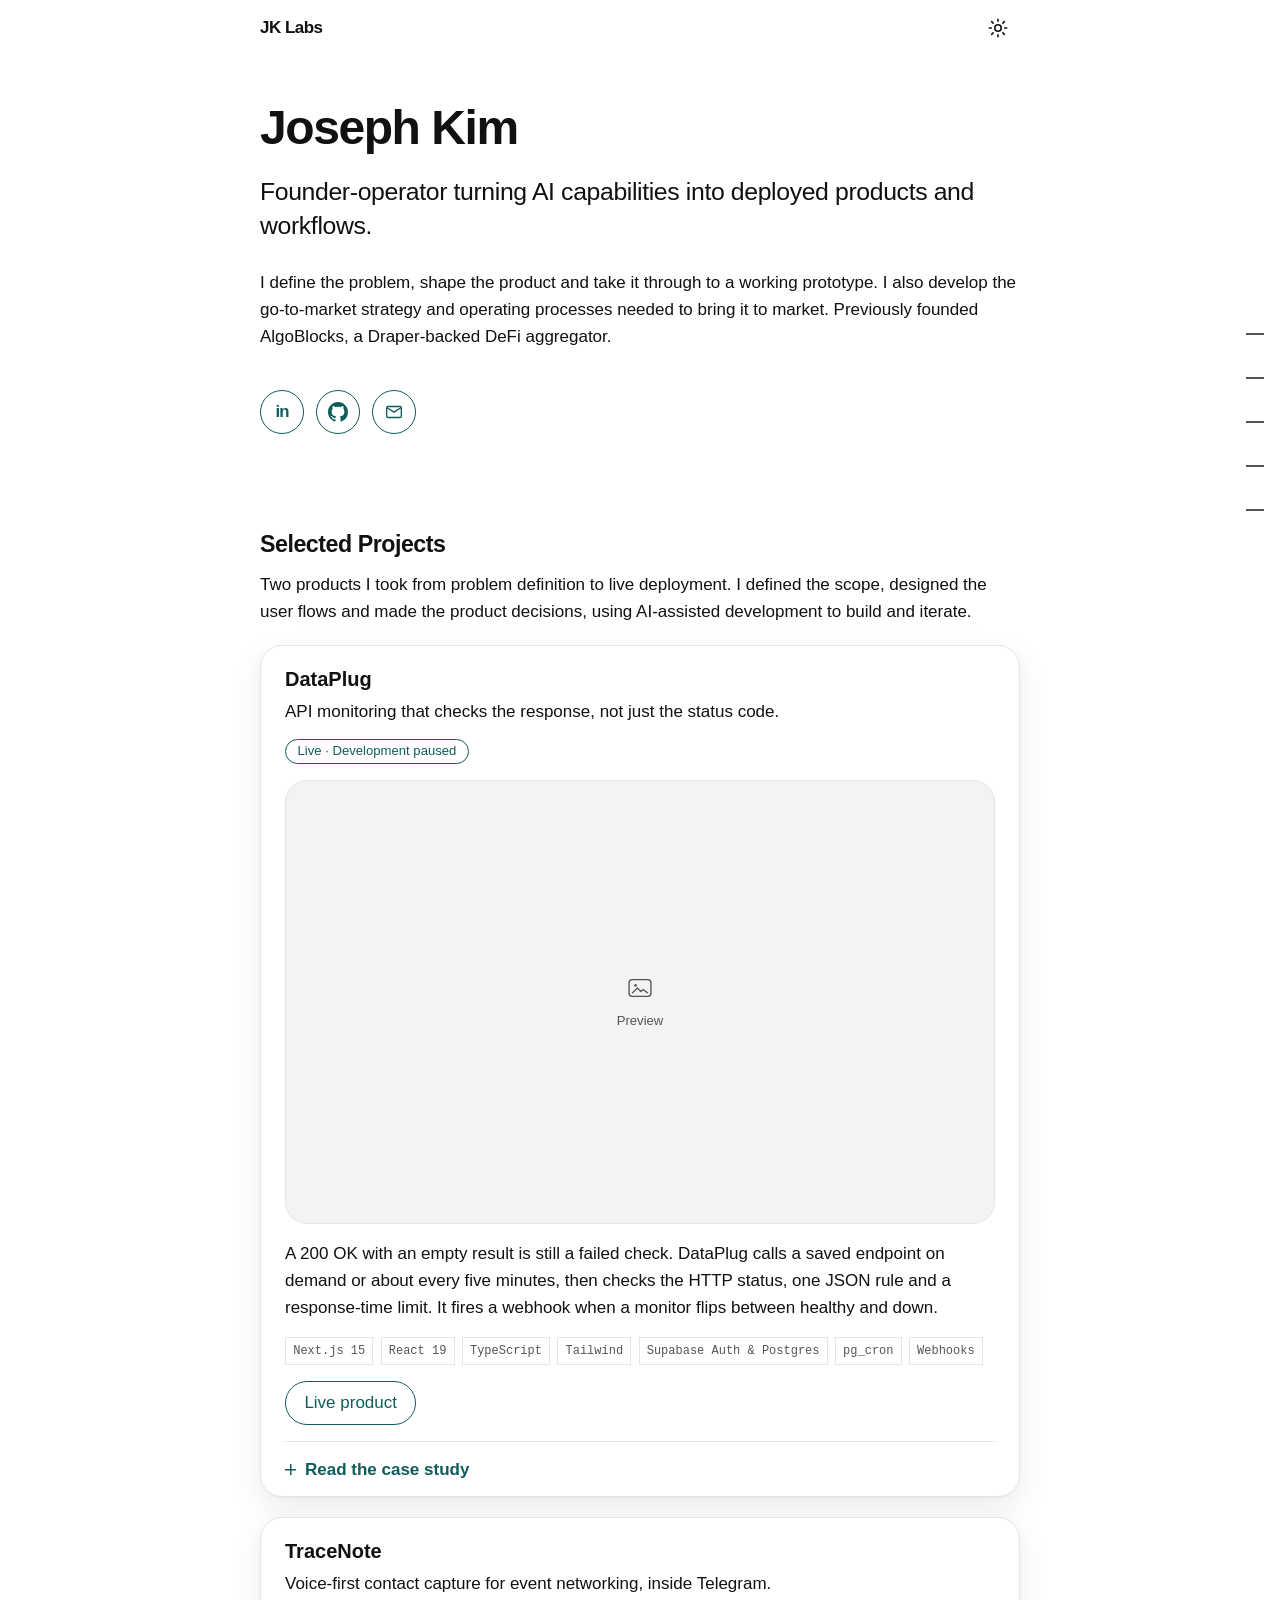
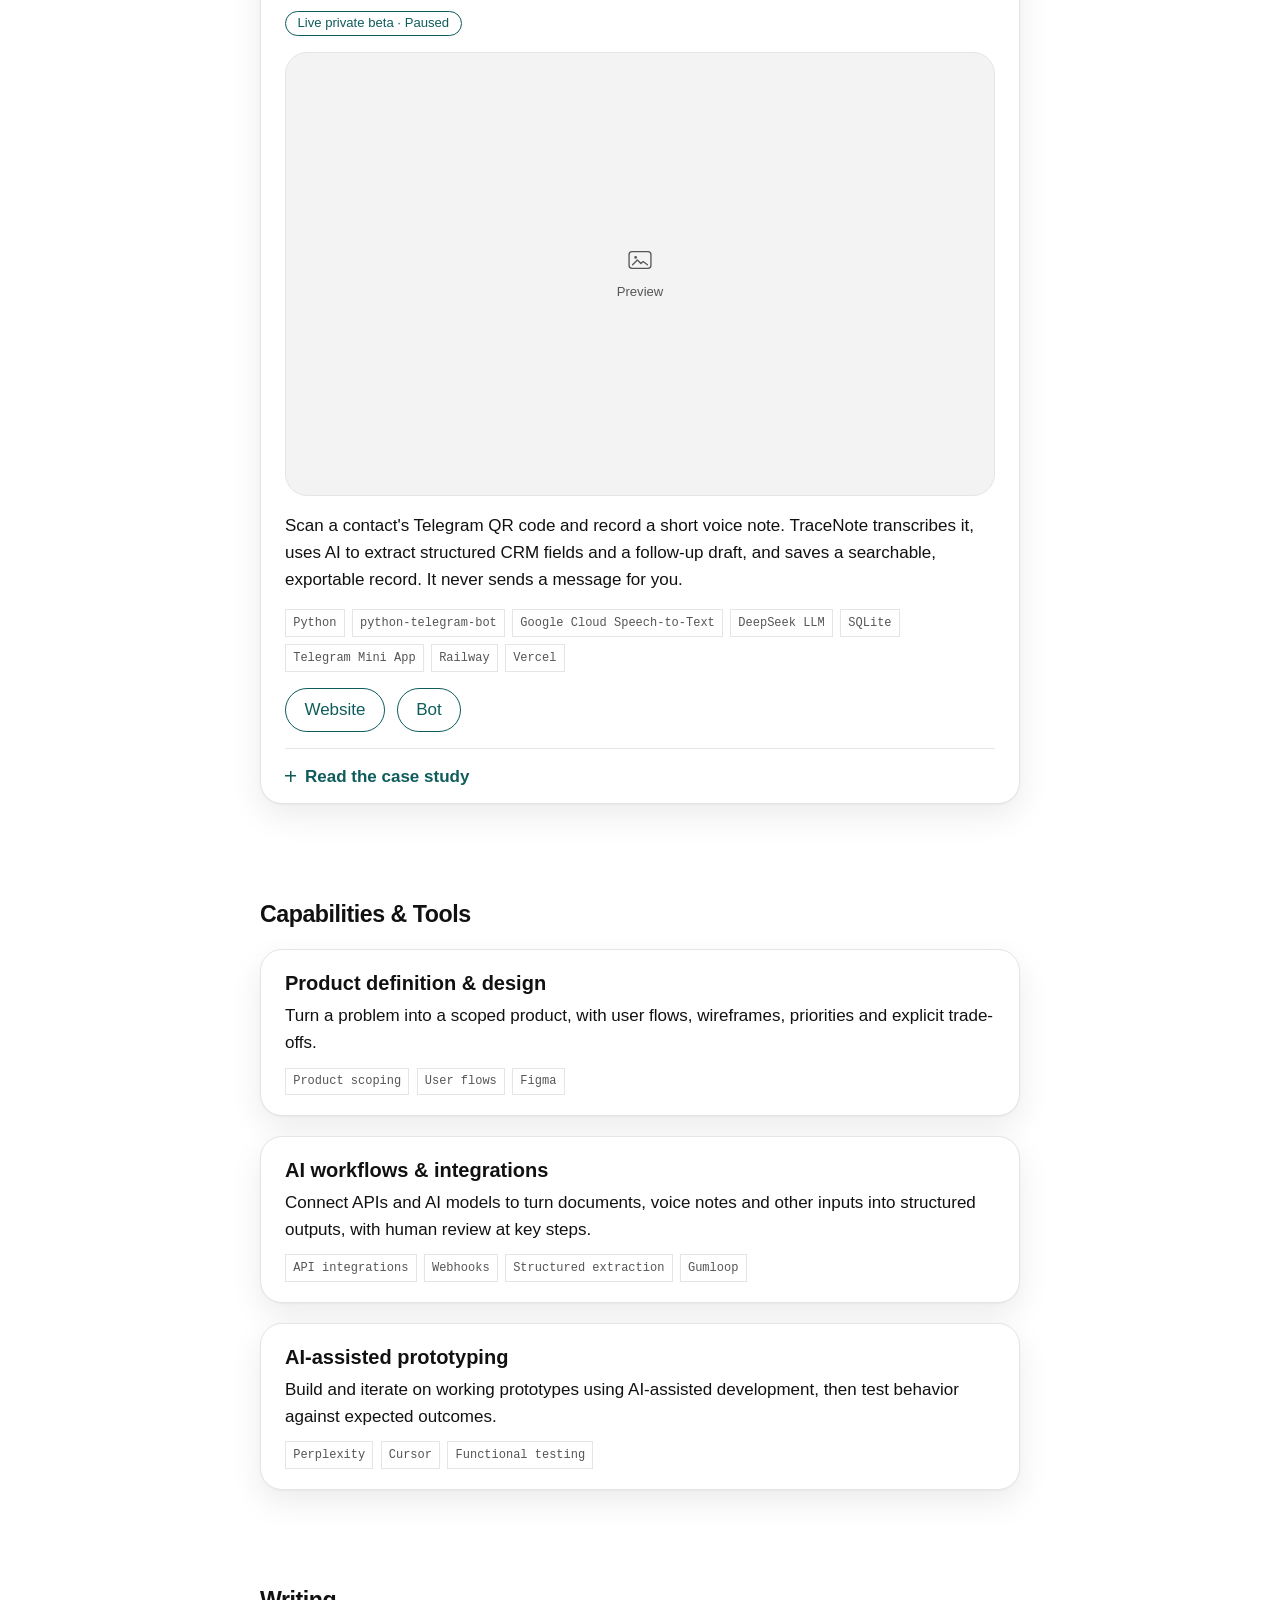
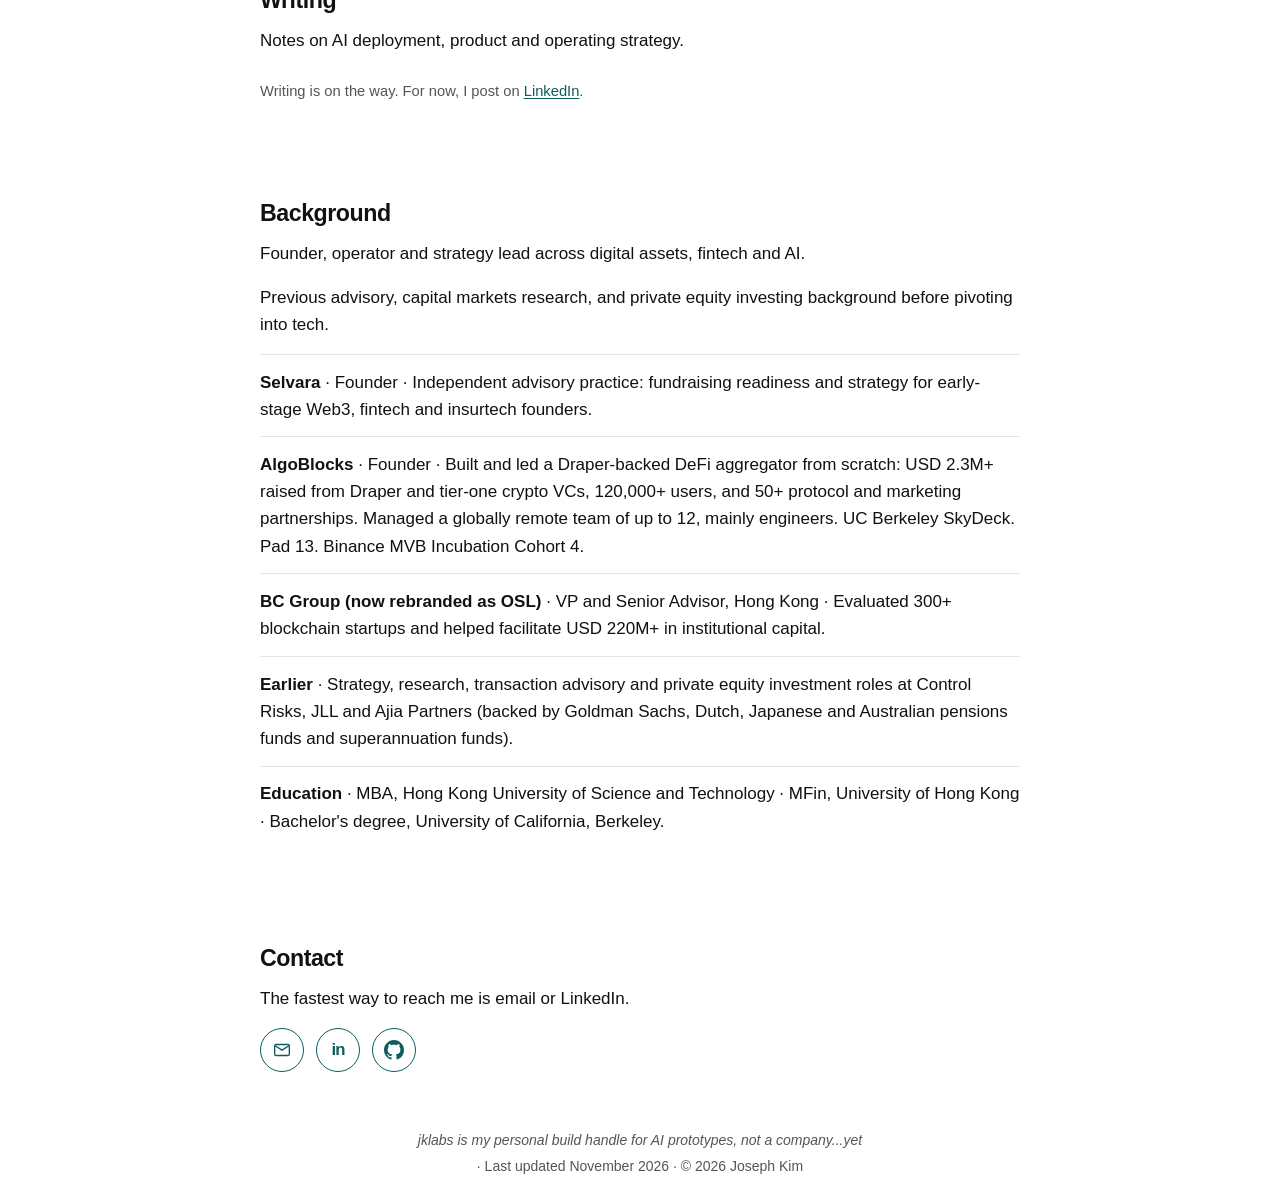
==== index.html @ 0d0117a2 "Save the Capabilities section and its place in navigation. Co-authored-by: Cursor <cursoragent@curso" ====
<!DOCTYPE html>
<html lang="en">
<head>
  <meta charset="utf-8">
  <meta name="viewport" content="width=device-width, initial-scale=1">
  <title>Joseph Kim | AI Product and Strategy Operator</title>
  <meta name="description" content="Founder-operator turning AI capabilities into deployed products and workflows. Case studies: DataPlug and TraceNote.">
  <link rel="canonical" href="https://jklabs-ai.github.io/">
  <meta property="og:title" content="Joseph Kim | AI Product and Strategy Operator">
  <meta property="og:description" content="Founder-operator turning AI capabilities into deployed products and workflows. Case studies: DataPlug and TraceNote.">
  <meta property="og:url" content="https://jklabs-ai.github.io/">
  <meta property="og:type" content="website">
  <!-- Placeholder share image: a snapshot of the hero. Replace assets/img/og-image.png when a finished 1200×630 card is ready. -->
  <meta property="og:image" content="https://jklabs-ai.github.io/assets/img/og-image.png">
  <meta property="og:image:width" content="1200">
  <meta property="og:image:height" content="630">
  <meta property="og:image:alt" content="Joseph Kim. Founder-operator turning AI capabilities into deployed products and workflows.">
  <meta name="twitter:card" content="summary_large_image">
  <meta name="twitter:image" content="https://jklabs-ai.github.io/assets/img/og-image.png">
  <meta name="twitter:image:alt" content="Joseph Kim. Founder-operator turning AI capabilities into deployed products and workflows.">
  <meta name="twitter:title" content="Joseph Kim | AI Product and Strategy Operator">
  <meta name="twitter:description" content="Founder-operator turning AI capabilities into deployed products and workflows. Case studies: DataPlug and TraceNote.">
  <link rel="icon" href="/assets/img/favicon.svg" type="image/svg+xml">
  <script>
    (function () {
      var theme = null;
      var source = "system";
      try {
        var saved = localStorage.getItem("theme");
        if (saved === "light" || saved === "dark") {
          theme = saved;
          source = "manual";
        }
      } catch (error) {}
      if (!theme) {
        var dark = false;
        try {
          dark = window.matchMedia("(prefers-color-scheme: dark)").matches;
        } catch (error) {}
        theme = dark ? "dark" : "light";
      }
      var root = document.documentElement;
      root.setAttribute("data-theme", theme);
      root.setAttribute("data-theme-source", source);
      root.style.colorScheme = theme;
    })();
  </script>
  <link rel="stylesheet" href="/styles.css">
  <script type="application/ld+json">
  {
    "@context": "https://schema.org",
    "@type": "Person",
    "name": "Joseph Kim",
    "url": "https://jklabs-ai.github.io/",
    "sameAs": [
      "https://www.linkedin.com/in/josephkimhk/",
      "https://github.com/jklabs-ai"
    ]
  }
  </script>
</head>
<body>
  <a class="skip-link" href="#content">Skip to content</a>
  <header class="site-header">
    <div class="column">
      <div class="header-bar">
        <a class="brand" href="#top">JK Labs</a>
        <button type="button" class="theme-toggle" id="theme-toggle" aria-label="Switch to dark mode">
          <svg class="icon-sun" viewBox="0 0 24 24" width="22" height="22" aria-hidden="true">
            <circle cx="12" cy="12" r="3.5" fill="none" stroke="currentColor" stroke-width="1.7"></circle>
            <path d="M12 2.5v2.2M12 19.3v2.2M2.5 12h2.2M19.3 12h2.2M5.1 5.1l1.6 1.6M17.3 17.3l1.6 1.6M18.9 5.1l-1.6 1.6M6.7 17.3l-1.6 1.6" fill="none" stroke="currentColor" stroke-width="1.7" stroke-linecap="round"></path>
          </svg>
          <svg class="icon-moon" viewBox="0 0 24 24" width="22" height="22" aria-hidden="true">
            <path d="M16.2 3.6A8.2 8.2 0 1 0 20.4 16 6.4 6.4 0 1 1 16.2 3.6z" fill="none" stroke="currentColor" stroke-width="1.7" stroke-linejoin="round"></path>
          </svg>
        </button>
      </div>
      <nav class="header-sections" aria-label="Page sections">
        <a href="#projects" data-nav="projects">Projects</a>
        <a href="#capabilities" data-nav="capabilities">Capabilities</a>
        <a href="#writing" data-nav="writing">Writing</a>
        <a href="#background" data-nav="background">Background</a>
        <a href="#contact" data-nav="contact">Contact</a>
      </nav>
    </div>
  </header>
  <nav class="section-rail" aria-label="Page sections">
    <a href="#projects" data-nav="projects"><span class="label">Projects</span></a>
    <a href="#capabilities" data-nav="capabilities"><span class="label">Capabilities</span></a>
    <a href="#writing" data-nav="writing"><span class="label">Writing</span></a>
    <a href="#background" data-nav="background"><span class="label">Background</span></a>
    <a href="#contact" data-nav="contact"><span class="label">Contact</span></a>
  </nav>
  <main id="content" tabindex="-1">
    <section id="top" aria-labelledby="hero-heading">
      <div class="column">
        <h1 id="hero-heading" tabindex="-1">Joseph Kim</h1>
        <p class="lede">Founder-operator turning AI capabilities into deployed products and workflows.</p>
        <p class="hero-body">I define the problem, shape the product and take it through to a working prototype. I also develop the go-to-market strategy and operating processes needed to bring it to market. Previously founded AlgoBlocks, a Draper-backed DeFi aggregator.</p>
        <div class="actions">
          <!-- TODO: Resume PDF missing at /assets/resume/Joseph-Kim-Resume.pdf. Restore a primary Resume link that opens the PDF in a new tab, ahead of LinkedIn. Order with the file present: Resume, LinkedIn, GitHub, Email. -->
          <a class="button button-icon" href="https://www.linkedin.com/in/josephkimhk/" target="_blank" rel="noopener noreferrer" aria-label="LinkedIn">
            <span class="icon-in" aria-hidden="true">in</span>
          </a>
          <a class="button button-icon" href="https://github.com/jklabs-ai" target="_blank" rel="noopener noreferrer" aria-label="GitHub">
            <svg viewBox="0 0 16 16" aria-hidden="true">
              <path fill="currentColor" d="M8 0C3.58 0 0 3.58 0 8c0 3.54 2.29 6.53 5.47 7.59.4.07.55-.17.55-.38 0-.19-.01-.82-.01-1.49-2.01.37-2.53-.49-2.69-.94-.09-.23-.48-.94-.82-1.13-.28-.15-.68-.52-.01-.53.63-.01 1.08.58 1.23.82.72 1.21 1.87.87 2.33.66.07-.52.28-.87.51-1.07-1.78-.2-3.64-.89-3.64-3.95 0-.87.31-1.59.82-2.15-.08-.2-.36-1.02.08-2.12 0 0 .67-.21 2.2.82.64-.18 1.32-.27 2-.27.68 0 1.36.09 2 .27 1.53-1.04 2.2-.82 2.2-.82.44 1.1.16 1.92.08 2.12.51.56.82 1.27.82 2.15 0 3.07-1.87 3.75-3.65 3.95.29.25.54.73.54 1.48 0 1.07-.01 1.93-.01 2.2 0 .21.15.46.55.38A8.013 8.013 0 0 0 16 8c0-4.42-3.58-8-8-8z"></path>
            </svg>
          </a>
          <a class="button button-icon" href="mailto:0xjosephk@pm.me" aria-label="Email">
            <svg viewBox="0 0 24 24" aria-hidden="true">
              <rect x="3.2" y="5.4" width="17.6" height="13.2" rx="1.6" fill="none" stroke="currentColor" stroke-width="1.6"></rect>
              <path d="M4.2 7.2 12 12.2l7.8-5" fill="none" stroke="currentColor" stroke-width="1.6" stroke-linecap="round" stroke-linejoin="round"></path>
            </svg>
          </a>
        </div>
      </div>
    </section>
    <section id="projects" aria-labelledby="projects-heading">
      <div class="column">
        <h2 id="projects-heading" tabindex="-1">Selected Projects</h2>
        <p>Two products I took from problem definition to live deployment. I defined the scope, designed the user flows and made the product decisions, using AI-assisted development to build and iterate.</p>
        <article class="project">
          <h3>DataPlug</h3>
          <p class="tagline">API monitoring that checks the response, not just the status code.</p>
          <p class="pill">Live · Development paused</p>
          <!-- Placeholder until /assets/img/projects/dataplug-1.png exists. Replace .shot-placeholder with an img: descriptive alt, width, height, loading="lazy". -->
          <figure class="project-shot">
            <div class="shot-placeholder" role="img" aria-label="DataPlug preview">
              <svg class="shot-mark" viewBox="0 0 32 32" aria-hidden="true">
                <rect x="3.5" y="6.5" width="25" height="19" rx="3.5" fill="none" stroke="currentColor" stroke-width="1.5"></rect>
                <circle cx="11" cy="13" r="1.5" fill="currentColor"></circle>
                <path d="M7.5 21.5 13 16l4 4 2.5-2.2 5 3.7" fill="none" stroke="currentColor" stroke-width="1.5" stroke-linejoin="round" stroke-linecap="round"></path>
              </svg>
              <p>Preview</p>
            </div>
          </figure>
          <p>A 200 OK with an empty result is still a failed check. DataPlug calls a saved endpoint on demand or about every five minutes, then checks the HTTP status, one JSON rule and a response-time limit. It fires a webhook when a monitor flips between healthy and down.</p>
          <ul class="tags">
            <li>Next.js 15</li>
            <li>React 19</li>
            <li>TypeScript</li>
            <li>Tailwind</li>
            <li>Supabase Auth &amp; Postgres</li>
            <li>pg_cron</li>
            <li>Webhooks</li>
          </ul>
          <div class="actions">
            <a class="button" href="https://www.dataplug.dev" target="_blank" rel="noopener noreferrer">Live product</a>
          </div>
          <details>
            <summary>Read the case study</summary>
            <div class="case-body">
              <h4>The problem.</h4>
              <p>Small engineering teams often only learn an API has failed when a person notices, or when their monitor treats any HTTP 200 as success. DataPlug is for teams that provide APIs their customers depend on, and teams that depend on critical third-party APIs and need to check them against their own requirements.</p>
              <h4>What it does.</h4>
              <ul>
                <li>Save up to five monitors: URL, HTTP method, expected status code.</li>
                <li>Call private endpoints with a bearer token or an API key header.</li>
                <li>Require one JSON path (e.g. <code>data.status</code>) to exist, or an array to be non-empty.</li>
                <li>Fail the check if the response is slower than a 1-15 second limit.</li>
                <li>Run checks manually or on a ~5-minute schedule; view the latest result and recent history (healthy, down, timeout, status code, latency, error).</li>
                <li>Send a webhook when a monitor changes between healthy and down.</li>
              </ul>
              <h4>Key product decisions.</h4>
              <ol>
                <li>Check the response, not only the status code. One JSON path and one check type keep setup to a few fields. Trade-off: a passing check doesn't prove the payload is business-correct.</li>
                <li>Active checks, no agent. DataPlug sends its own requests, so there's nothing to install. Trade-off: failures that only real users hit can be missed.</li>
                <li>Alert on state change only. Webhooks fire on <code>monitor.failed</code> and <code>monitor.recovered</code>, not on every failed run, so no alert spam. A failed webhook never fails the check.</li>
                <li>A narrow free MVP. Five monitors, five-minute checks, a short history, $0, no credit card. Founding-customer pricing was an email conversation, not a checkout. Easy to try; no in-app revenue flow.</li>
                <li>Scheduling in the database. A Supabase <code>pg_cron</code> job calls a secured app route about every five minutes, instead of relying on the host's cron.</li>
              </ol>
              <h4>How it's built.</h4>
              <p>One Next.js app serves the marketing site, dashboard and the check worker. Supabase handles accounts (Auth) and stores monitors and history (Postgres with row-level security). A database job wakes up every five minutes and calls the deployed app with a shared secret. Local unit tests cover the core decision logic (monitor limits, check timing, latency rounding, auth flows): 72 passing in the documented run.</p>
              <h4>Status.</h4>
              <p>Live at dataplug.dev. Completed the Lauunch incubation programme hosted by WNJ Ventures and Hong Kong Science Park. New commercial development is paused; the repository is kept as the record of the MVP.</p>
            </div>
          </details>
        </article>
        <article class="project">
          <h3>TraceNote</h3>
          <p class="tagline">Voice-first contact capture for event networking, inside Telegram.</p>
          <p class="pill">Live private beta · Paused</p>
          <!-- Placeholder until /assets/img/projects/tracenote-1.png exists. Replace .shot-placeholder with an img: descriptive alt, width, height, loading="lazy". -->
          <figure class="project-shot">
            <div class="shot-placeholder" role="img" aria-label="TraceNote preview">
              <svg class="shot-mark" viewBox="0 0 32 32" aria-hidden="true">
                <rect x="3.5" y="6.5" width="25" height="19" rx="3.5" fill="none" stroke="currentColor" stroke-width="1.5"></rect>
                <circle cx="11" cy="13" r="1.5" fill="currentColor"></circle>
                <path d="M7.5 21.5 13 16l4 4 2.5-2.2 5 3.7" fill="none" stroke="currentColor" stroke-width="1.5" stroke-linejoin="round" stroke-linecap="round"></path>
              </svg>
              <p>Preview</p>
            </div>
          </figure>
          <p>Scan a contact's Telegram QR code and record a short voice note. TraceNote transcribes it, uses AI to extract structured CRM fields and a follow-up draft, and saves a searchable, exportable record. It never sends a message for you.</p>
          <ul class="tags">
            <li>Python</li>
            <li>python-telegram-bot</li>
            <li>Google Cloud Speech-to-Text</li>
            <li>DeepSeek LLM</li>
            <li>SQLite</li>
            <li>Telegram Mini App</li>
            <li>Railway</li>
            <li>Vercel</li>
          </ul>
          <div class="actions">
            <a class="button" href="https://tracenote.app" target="_blank" rel="noopener noreferrer">Website</a>
            <a class="button" href="https://t.me/traceNotebot" target="_blank" rel="noopener noreferrer">Bot</a>
          </div>
          <details>
            <summary>Read the case study</summary>
            <div class="case-body">
              <h4>The problem.</h4>
              <p>Conferences produce high-intent contacts but weak follow-through. Details live in memory, notes apps or scattered chats; CRM entry is slow; a personal follow-up is easy to put off. TraceNote targets the seconds after a handshake: minimal taps, voice-first, structured output, so follow-up can happen the same day.</p>
              <h4>Who it's for.</h4>
              <p>Business development, partnerships and sales people who network at conferences and side events, and solo operators who want a lightweight personal CRM inside Telegram rather than a full CRM setup.</p>
              <h4>How it works.</h4>
              <ol>
                <li>Tap "Scan Contact QR" in the bot; a Telegram Mini App reads the contact's profile QR.</li>
                <li>Send a voice note about the conversation.</li>
                <li>Google Speech-to-Text transcribes it, with phrase hints for names, companies and events.</li>
                <li>An LLM returns strict JSON: name, company, role, where you met, context, follow-up action, reminder date and a draft message.</li>
                <li>The record is cleaned, saved and confirmed in chat. Search it, list contacts or export to CSV.</li>
                <li>If there's a Telegram handle and a draft, review it with Edit, Copy or Open Chat. You send it yourself.</li>
              </ol>
              <h4>Key product decisions.</h4>
              <ol>
                <li>Telegram-first, not a standalone app. Users already message contacts there; nothing to install. Trade-off: bound to Telegram's UX and API limits.</li>
                <li>Voice note, not a typed form. Fastest capture while walking between booths. Trade-off: transcription and extraction errors, handled with phrase hints and prompt rules (e.g. resolving "next Friday" to a real date).</li>
                <li>Structured extraction, not a chatbot. The model must return a fixed JSON schema, which makes records searchable and exportable.</li>
                <li>No auto-send. Drafts are suggestions with copy and open-chat shortcuts, preserving trust and user control at the cost of a few extra taps.</li>
                <li>Simple infrastructure. SQLite scoped per user and an optional user whitelist for private beta, instead of a managed database and a full auth system.</li>
              </ol>
              <h4>How it's built.</h4>
              <p>A Python bot on Railway, a static QR-scanning Mini App on Vercel, Google Cloud Speech-to-Text for transcription, DeepSeek for structured extraction, and SQLite for contacts and lightweight product analytics (an owner-only funnel view).</p>
              <h4>What I learned.</h4>
              <p>The pain was weaker than I assumed. Many field BD people capture informally: the strongest make mental notes or write things up in a notebook or back at the hotel, and some already use dedicated capture devices that sync to their CRM. A new capture habit inside Telegram wasn't a strong enough pull, which points to an ICP or pain-intensity mismatch. Next time I'd test how often and how badly the problem hurts before building the full loop.</p>
              <h4>Status.</h4>
              <p>The bot and site are live in private beta. Development is paused.</p>
            </div>
          </details>
        </article>
      </div>
    </section>
    <section id="capabilities" aria-labelledby="capabilities-heading">
      <div class="column">
        <h2 id="capabilities-heading" tabindex="-1">Capabilities &amp; Tools</h2>
        <div class="capability">
          <h3>Product definition &amp; design</h3>
          <p>Turn a problem into a scoped product, with user flows, wireframes, priorities and explicit trade-offs.</p>
          <ul class="tags">
            <li>Product scoping</li>
            <li>User flows</li>
            <li>Figma</li>
          </ul>
        </div>
        <div class="capability">
          <h3>AI workflows &amp; integrations</h3>
          <p>Connect APIs and AI models to turn documents, voice notes and other inputs into structured outputs, with human review at key steps.</p>
          <ul class="tags">
            <li>API integrations</li>
            <li>Webhooks</li>
            <li>Structured extraction</li>
            <li>Gumloop</li>
          </ul>
        </div>
        <div class="capability">
          <h3>AI-assisted prototyping</h3>
          <p>Build and iterate on working prototypes using AI-assisted development, then test behavior against expected outcomes.</p>
          <ul class="tags">
            <li>Perplexity</li>
            <li>Cursor</li>
            <li>Functional testing</li>
          </ul>
        </div>
      </div>
    </section>
    <section id="writing" aria-labelledby="writing-heading">
      <div class="column">
        <h2 id="writing-heading" tabindex="-1">Writing</h2>
        <p>Notes on AI deployment, product and operating strategy.</p>
        <p class="muted" id="writing-empty">Writing is on the way. For now, I post on <a href="https://www.linkedin.com/in/josephkimhk/" target="_blank" rel="noopener noreferrer">LinkedIn</a>.</p>
        <div class="writing-grid" id="writing-grid" hidden></div>
      </div>
    </section>
    <section id="background" aria-labelledby="background-heading">
      <div class="column">
        <h2 id="background-heading" tabindex="-1">Background</h2>
        <p>Founder, operator and strategy lead across digital assets, fintech and AI.</p>
        <p>Previous advisory, capital markets research, and private equity investing background before pivoting into tech.</p>
        <ul class="timeline">
          <li><strong>Selvara</strong> · Founder · Independent advisory practice: fundraising readiness and strategy for early-stage Web3, fintech and insurtech founders.</li>
          <li><strong>AlgoBlocks</strong> · Founder · Built and led a Draper-backed DeFi aggregator from scratch: USD 2.3M+ raised from Draper and tier-one crypto VCs, 120,000+ users, and 50+ protocol and marketing partnerships. Managed a globally remote team of up to 12, mainly engineers. UC Berkeley SkyDeck. Pad 13. Binance MVB Incubation Cohort 4.</li>
          <li><strong>BC Group (now rebranded as OSL)</strong> · VP and Senior Advisor, Hong Kong · Evaluated 300+ blockchain startups and helped facilitate USD 220M+ in institutional capital.</li>
          <li><strong>Earlier</strong> · Strategy, research, transaction advisory and private equity investment roles at Control Risks, JLL and Ajia Partners (backed by Goldman Sachs, Dutch, Japanese and Australian pensions funds and superannuation funds).</li>
          <li><strong>Education</strong> · MBA, Hong Kong University of Science and Technology · MFin, University of Hong Kong · Bachelor's degree, University of California, Berkeley.</li>
        </ul>
        <!-- TODO: Resume PDF missing. Restore “Full details in my resume.” as a link to /assets/resume/Joseph-Kim-Resume.pdf once that file is added. -->
      </div>
    </section>
    <section id="contact" aria-labelledby="contact-heading">
      <div class="column">
        <h2 id="contact-heading" tabindex="-1">Contact</h2>
        <p>The fastest way to reach me is email or LinkedIn.</p>
        <div class="actions">
          <a class="button button-icon" href="mailto:0xjosephk@pm.me" aria-label="Email">
            <svg viewBox="0 0 24 24" aria-hidden="true">
              <rect x="3.2" y="5.4" width="17.6" height="13.2" rx="1.6" fill="none" stroke="currentColor" stroke-width="1.6"></rect>
              <path d="M4.2 7.2 12 12.2l7.8-5" fill="none" stroke="currentColor" stroke-width="1.6" stroke-linecap="round" stroke-linejoin="round"></path>
            </svg>
          </a>
          <a class="button button-icon" href="https://www.linkedin.com/in/josephkimhk/" target="_blank" rel="noopener noreferrer" aria-label="LinkedIn">
            <span class="icon-in" aria-hidden="true">in</span>
          </a>
          <a class="button button-icon" href="https://github.com/jklabs-ai" target="_blank" rel="noopener noreferrer" aria-label="GitHub">
            <svg viewBox="0 0 16 16" aria-hidden="true">
              <path fill="currentColor" d="M8 0C3.58 0 0 3.58 0 8c0 3.54 2.29 6.53 5.47 7.59.4.07.55-.17.55-.38 0-.19-.01-.82-.01-1.49-2.01.37-2.53-.49-2.69-.94-.09-.23-.48-.94-.82-1.13-.28-.15-.68-.52-.01-.53.63-.01 1.08.58 1.23.82.72 1.21 1.87.87 2.33.66.07-.52.28-.87.51-1.07-1.78-.2-3.64-.89-3.64-3.95 0-.87.31-1.59.82-2.15-.08-.2-.36-1.02.08-2.12 0 0 .67-.21 2.2.82.64-.18 1.32-.27 2-.27.68 0 1.36.09 2 .27 1.53-1.04 2.2-.82 2.2-.82.44 1.1.16 1.92.08 2.12.51.56.82 1.27.82 2.15 0 3.07-1.87 3.75-3.65 3.95.29.25.54.73.54 1.48 0 1.07-.01 1.93-.01 2.2 0 .21.15.46.55.38A8.013 8.013 0 0 0 16 8c0-4.42-3.58-8-8-8z"></path>
            </svg>
          </a>
          <!-- TODO: Resume PDF missing. Restore the Resume link to /assets/resume/Joseph-Kim-Resume.pdf beside Email, LinkedIn, and GitHub. -->
        </div>
      </div>
    </section>
  </main>
  <footer class="site-footer">
    <div class="column">
      <p class="flow-back"><a href="#top">Back to top</a></p>
      <div class="footer-note">
        <p class="fine-print fine-print-note">jklabs is my personal build handle for AI prototypes, not a company...yet</p>
        <p class="fine-print">· Last updated November 2026 · © 2026 Joseph Kim</p>
      </div>
    </div>
  </footer>
  <a class="rocket" id="rocket" href="#top" hidden>
    <svg viewBox="0 0 24 24" width="33" height="33" aria-hidden="true">
      <path d="M12 3.2c2 2.2 2.8 5 2.8 7.6 0 1.2-.7 2.5-1.5 3.2V18L12 20.2 10.7 18v-4c-.8-.7-1.5-2-1.5-3.2 0-2.6.8-5.4 2.8-7.6z" fill="none" stroke="currentColor" stroke-width="1.6" stroke-linejoin="round"></path>
      <circle cx="12" cy="10.2" r="1.05" fill="none" stroke="currentColor" stroke-width="1.6"></circle>
      <path d="M9.2 15.2 7.2 18.4M14.8 15.2 16.8 18.4" fill="none" stroke="currentColor" stroke-width="1.6" stroke-linecap="round"></path>
    </svg>
    <span class="visually-hidden">Back to top</span>
  </a>
  <script src="/main.js"></script>
</body>
</html>
---- styles.css ----
:root {
  color-scheme: light;
  --page: #ffffff;
  --surface: #ffffff;
  --text: #111111;
  --text-secondary: #555555;
  --border: #e5e5e5;
  --accent: #0f5c5c;
  --link: #0f5c5c;
  --header-bg: #ffffff;
  --button-primary-bg: #0f5c5c;
  --button-primary-text: #ffffff;
  --button-primary-hover: #0c4a4a;
  --button-text: #0f5c5c;
  --button-hover: #f3f3f3;
  --tag-bg: #ffffff;
  --tag-text: #555555;
  --pill-text: #0f5c5c;
  --details-bg: #f7f7f7;
  --placeholder-bg: #f3f3f3;
  --placeholder-text: #555555;
  --nav-label: #111111;
  --nav-bar: #555555;
  --nav-bar-active: #0f5c5c;
  --selection: #d3e8e6;
  --selection-text: #111111;
  --focus: #0f5c5c;
  --header-h: 7.5rem;
  --card-shadow: 0 1px 2px rgba(17, 17, 17, 0.04), 0 12px 32px rgba(17, 17, 17, 0.08);
}

html[data-theme="dark"] {
  color-scheme: dark;
  --page: #111315;
  --surface: #191d20;
  --text: #f2f4f5;
  --text-secondary: #b5bec4;
  --border: #343c42;
  --accent: #7bcac3;
  --link: #7bcac3;
  --header-bg: #111315;
  --button-primary-bg: #7bcac3;
  --button-primary-text: #111315;
  --button-primary-hover: #9adad4;
  --button-text: #7bcac3;
  --button-hover: #23282c;
  --tag-bg: #191d20;
  --tag-text: #b5bec4;
  --pill-text: #7bcac3;
  --details-bg: #191d20;
  --placeholder-bg: #23282c;
  --placeholder-text: #b5bec4;
  --nav-label: #f2f4f5;
  --nav-bar: #b5bec4;
  --nav-bar-active: #7bcac3;
  --selection: #1f4f4b;
  --selection-text: #f2f4f5;
  --focus: #7bcac3;
  --card-shadow: 0 1px 2px rgba(0, 0, 0, 0.35), 0 16px 36px rgba(0, 0, 0, 0.45);
}

@media (prefers-color-scheme: dark) {
  :root:not([data-theme]) {
    color-scheme: dark;
    --page: #111315;
    --surface: #191d20;
    --text: #f2f4f5;
    --text-secondary: #b5bec4;
    --border: #343c42;
    --accent: #7bcac3;
    --link: #7bcac3;
    --header-bg: #111315;
    --button-primary-bg: #7bcac3;
    --button-primary-text: #111315;
    --button-primary-hover: #9adad4;
    --button-text: #7bcac3;
    --button-hover: #23282c;
    --tag-bg: #191d20;
    --tag-text: #b5bec4;
    --pill-text: #7bcac3;
    --details-bg: #191d20;
    --placeholder-bg: #23282c;
    --placeholder-text: #b5bec4;
    --nav-label: #f2f4f5;
    --nav-bar: #b5bec4;
    --nav-bar-active: #7bcac3;
    --selection: #1f4f4b;
    --selection-text: #f2f4f5;
    --focus: #7bcac3;
    --card-shadow: 0 1px 2px rgba(0, 0, 0, 0.35), 0 16px 36px rgba(0, 0, 0, 0.45);
  }
}

*,
*::before,
*::after {
  box-sizing: border-box;
}

html {
  scroll-behavior: smooth;
}

body {
  margin: 0;
  background: var(--page);
  color: var(--text);
  font-family: -apple-system, BlinkMacSystemFont, "Segoe UI", Roboto, "Helvetica Neue", Arial, sans-serif;
  font-size: 17px;
  line-height: 1.6;
  overflow-wrap: break-word;
}

::selection {
  background: var(--selection);
  color: var(--selection-text);
}

:focus:not(:focus-visible) {
  outline: none;
}

:focus-visible {
  outline: 2px solid var(--focus);
  outline-offset: 3px;
}

img {
  max-width: 100%;
  height: auto;
}

.project-shot img,
.post-media img {
  filter: none;
}

.project-shot {
  margin: 0 0 1rem;
}

.project-shot img {
  display: block;
  width: 100%;
  height: auto;
  border: 1px solid var(--border);
  border-radius: 22px;
}

.shot-placeholder {
  display: flex;
  flex-direction: column;
  align-items: center;
  justify-content: center;
  gap: 0.6rem;
  aspect-ratio: 16 / 10;
  border: 1px solid var(--border);
  border-radius: 22px;
  background: var(--placeholder-bg);
  color: var(--placeholder-text);
}

.shot-placeholder p {
  margin: 0;
  font-size: 0.82rem;
  line-height: 1.4;
}

.shot-mark {
  width: 28px;
  height: 28px;
  display: block;
}

h1,
h2,
h3,
h4,
p,
ul,
ol {
  margin-top: 0;
}

h1 {
  margin-bottom: 0.75rem;
  font-size: clamp(2.15rem, 4vw + 1rem, 3rem);
  line-height: 1.15;
  letter-spacing: -0.03em;
  font-weight: 600;
}

h2 {
  margin-bottom: 0.75rem;
  font-size: 1.45rem;
  line-height: 1.25;
  letter-spacing: -0.02em;
  font-weight: 600;
}

h3 {
  margin-bottom: 0.35rem;
  font-size: 1.25rem;
  line-height: 1.3;
  font-weight: 600;
}

h4 {
  margin: 1.25rem 0 0.4rem;
  font-size: 1.02rem;
  line-height: 1.4;
  font-weight: 600;
}

p {
  margin-bottom: 1rem;
}

a {
  color: var(--link);
  text-underline-offset: 0.15em;
}

a:visited {
  color: var(--link);
}

code {
  font-family: ui-monospace, SFMono-Regular, Menlo, monospace;
  font-size: 0.92em;
}

.column {
  width: min(760px, calc(100% - 2rem));
  margin-inline: auto;
}

.skip-link {
  position: absolute;
  left: 1rem;
  top: 0.5rem;
  z-index: 80;
  transform: translateY(-150%);
  background: var(--button-primary-bg);
  color: var(--button-primary-text);
  padding: 0.55rem 0.8rem;
  text-decoration: none;
}

.skip-link:focus {
  transform: none;
}

.site-header {
  position: sticky;
  top: 0;
  z-index: 40;
  background: var(--header-bg);
  padding-top: env(safe-area-inset-top);
}

.header-bar {
  display: flex;
  align-items: center;
  justify-content: space-between;
  min-height: 56px;
  gap: 1rem;
}

.brand {
  color: var(--text);
  text-decoration: none;
  font-weight: 600;
  letter-spacing: -0.03em;
  min-height: 44px;
  display: inline-flex;
  align-items: center;
}

.brand:visited {
  color: var(--text);
}

.theme-toggle {
  display: none;
  width: 44px;
  height: 44px;
  align-items: center;
  justify-content: center;
  padding: 0;
  border: 1px solid var(--page);
  background: var(--page);
  color: var(--text);
  appearance: none;
  cursor: pointer;
}

html.enhanced .theme-toggle {
  display: inline-flex;
}

.theme-toggle svg {
  width: 22px;
  height: 22px;
  display: block;
}

.theme-toggle .icon-moon {
  display: none;
}

html[data-theme="dark"] .theme-toggle .icon-sun {
  display: none;
}

html[data-theme="dark"] .theme-toggle .icon-moon {
  display: block;
}

.header-sections {
  display: flex;
  flex-wrap: nowrap;
  gap: 0.25rem 1.1rem;
  overflow-x: auto;
  overscroll-behavior-x: contain;
  padding: 0 0 0.4rem;
}

.header-sections a {
  flex: 0 0 auto;
  min-height: 44px;
  display: inline-flex;
  align-items: center;
  color: var(--text-secondary);
  text-decoration: none;
}

.header-sections a:visited {
  color: var(--text-secondary);
}

.header-sections a[aria-current="location"] {
  color: var(--accent);
  box-shadow: inset 0 -2px 0 var(--accent);
}

.section-rail {
  display: none;
}

main {
  padding-top: 1.75rem;
}

main > section + section {
  margin-top: 4rem;
}

#top,
#projects,
#writing,
#background,
#contact,
h1[tabindex="-1"],
h2[tabindex="-1"] {
  scroll-margin-top: calc(var(--header-h) + 8px);
}

.lede {
  font-size: clamp(1.25rem, 1.4vw + 0.9rem, 1.55rem);
  line-height: 1.35;
  letter-spacing: -0.015em;
  margin-bottom: 1rem;
}

#top h1 {
  margin-bottom: 1.25rem;
}

#top .lede {
  margin-bottom: 1.65rem;
}

#top .hero-body {
  margin-bottom: 2.5rem;
}

.actions {
  display: flex;
  flex-wrap: wrap;
  gap: 0.75rem;
  align-items: center;
  margin: 0 0 1rem;
}

.button {
  display: inline-flex;
  align-items: center;
  justify-content: center;
  min-height: 44px;
  padding: 0.4rem 1.15rem;
  border: 1px solid var(--accent);
  border-radius: 999px;
  background: transparent;
  color: var(--button-text);
  text-decoration: none;
  line-height: 1.2;
}

.button:visited {
  color: var(--button-text);
}

.button-primary {
  background: var(--button-primary-bg);
  border-color: var(--button-primary-bg);
  color: var(--button-primary-text);
}

.button-primary:visited {
  color: var(--button-primary-text);
}

.button-icon {
  width: 44px;
  height: 44px;
  padding: 0;
  border-radius: 50%;
}

.button-icon svg {
  width: 20px;
  height: 20px;
  display: block;
}

.icon-in {
  font-size: 1.05rem;
  font-weight: 700;
  letter-spacing: -0.06em;
  line-height: 1;
}

.muted {
  color: var(--text-secondary);
  font-size: 0.92rem;
}

.project {
  background: var(--surface);
  border: 1px solid var(--border);
  border-radius: 22px;
  box-shadow: var(--card-shadow);
  padding: 1.15rem 1.15rem 0;
  margin-top: 1.25rem;
}

.tagline {
  margin-bottom: 0.7rem;
}

.pill {
  display: inline-block;
  margin: 0 0 1rem;
  padding: 0.12rem 0.72rem;
  border: 1px solid var(--accent);
  border-radius: 999px;
  background: transparent;
  color: var(--pill-text);
  font-size: 0.82rem;
  line-height: 1.5;
}

.tags {
  display: flex;
  flex-wrap: wrap;
  gap: 0.45rem;
  padding: 0;
  margin: 0 0 1rem;
  list-style: none;
}

.tags li {
  font-family: ui-monospace, SFMono-Regular, Menlo, monospace;
  font-size: 0.75rem;
  line-height: 1.4;
  padding: 0.28rem 0.45rem;
  border: 1px solid var(--border);
  background: var(--tag-bg);
  color: var(--tag-text);
  overflow-wrap: anywhere;
}

.project details {
  margin-top: 0.5rem;
  border-top: 1px solid var(--border);
}

.project summary {
  min-height: 44px;
  padding: 0.85rem 0;
  display: flex;
  align-items: center;
  gap: 0.55rem;
  list-style: none;
  cursor: pointer;
  font-weight: 600;
  color: var(--link);
}

.project summary::-webkit-details-marker {
  display: none;
}

.project summary::marker {
  content: "";
}

.project summary::before {
  content: "";
  width: 0.7rem;
  height: 0.7rem;
  flex: none;
  background:
    linear-gradient(currentColor, currentColor) center / 0.7rem 1.5px no-repeat,
    linear-gradient(currentColor, currentColor) center / 1.5px 0.7rem no-repeat;
}

.project details[open] summary::before {
  background: linear-gradient(currentColor, currentColor) center / 0.7rem 1.5px no-repeat;
}

.case-body {
  background: var(--details-bg);
  padding: 0.2rem 0.9rem 0.4rem;
  margin-bottom: 0.9rem;
}

.case-body ul,
.case-body ol {
  margin: 0 0 0.5rem;
  padding-left: 1.25rem;
}

.case-body li {
  margin-bottom: 0.45rem;
}

.case-body li:last-child,
.case-body p:last-child {
  margin-bottom: 0.75rem;
}

.writing-grid {
  display: grid;
  grid-template-columns: 1fr;
  gap: 1rem;
}

.writing-grid[hidden],
#writing-empty[hidden],
.rocket[hidden] {
  display: none !important;
}

.post-card {
  min-width: 0;
}

.post-card a {
  display: flex;
  flex-direction: column;
  height: 100%;
  color: inherit;
  text-decoration: none;
  border: 1px solid var(--border);
  border-radius: 22px;
  box-shadow: var(--card-shadow);
  background: var(--surface);
  overflow: hidden;
}

.post-card a:visited {
  color: inherit;
}

.post-media {
  aspect-ratio: 16 / 9;
  background: var(--placeholder-bg);
  display: flex;
  align-items: center;
  justify-content: center;
  overflow: hidden;
}

.post-media img {
  width: 100%;
  height: 100%;
  object-fit: cover;
  display: block;
}

.post-fallback {
  color: var(--placeholder-text);
  font-variant: small-caps;
  letter-spacing: 0.08em;
  font-size: 0.8rem;
  text-align: center;
  padding: 0.5rem;
}

.post-copy {
  display: flex;
  flex-direction: column;
  gap: 0.35rem;
  padding: 0.85rem 0.9rem 1rem;
}

.post-meta,
.post-summary,
.post-title {
  margin: 0;
}

.post-meta {
  color: var(--text-secondary);
  font-size: 0.82rem;
}

.post-title {
  color: var(--link);
  text-decoration: underline;
  text-underline-offset: 0.15em;
  font-size: 1.05rem;
  line-height: 1.35;
}

.post-summary {
  color: var(--text-secondary);
  font-size: 0.95rem;
}

.timeline {
  list-style: none;
  padding: 0;
  margin: 0 0 1rem;
}

.timeline li {
  padding: 0.85rem 0;
  border-top: 1px solid var(--border);
}

#capabilities {
  scroll-margin-top: calc(var(--header-h) + 8px);
}

#capabilities .capability {
  background: var(--surface);
  border: 1px solid var(--border);
  border-radius: 22px;
  box-shadow: var(--card-shadow);
  padding: 1.15rem;
  margin-top: 1.25rem;
}

#capabilities .capability p {
  margin-bottom: 0.7rem;
}

#capabilities .tags {
  margin-bottom: 0;
}

.site-footer {
  margin-top: 3rem;
  padding-bottom: max(16px, env(safe-area-inset-bottom));
}

.footer-note {
  min-height: 66px;
  display: flex;
  flex-direction: column;
  justify-content: center;
  text-align: center;
}

#writing-empty {
  margin-top: 1.6rem;
}

.fine-print {
  color: var(--text-secondary);
  font-size: 0.875rem;
  margin: 0;
}

.fine-print + .fine-print {
  margin-top: 0.2rem;
}

.fine-print-note {
  font-style: italic;
}

.flow-back {
  margin-top: 1rem;
}

html.enhanced .flow-back {
  display: none;
}

.rocket {
  position: fixed;
  z-index: 28;
  right: max(16px, env(safe-area-inset-right));
  bottom: max(16px, env(safe-area-inset-bottom));
  width: 66px;
  height: 66px;
  display: none;
  align-items: center;
  justify-content: center;
  border: 1px solid var(--page);
  background: var(--page);
  color: var(--text);
  text-decoration: none;
}

html.enhanced .rocket {
  display: inline-flex;
}

.rocket svg {
  width: 33px;
  height: 33px;
  display: block;
}

.visually-hidden {
  position: absolute;
  width: 1px;
  height: 1px;
  padding: 0;
  margin: -1px;
  overflow: hidden;
  clip: rect(0, 0, 0, 0);
  white-space: nowrap;
  border: 0;
}

@media (hover: hover) and (pointer: fine) {
  .button:hover,
  .button:visited:hover {
    background: var(--accent);
    border-color: var(--accent);
    color: var(--button-primary-text);
  }

  .button-primary:hover,
  .button-primary:visited:hover {
    background: var(--page);
    border-color: var(--accent);
    color: var(--accent);
  }

  .header-sections a:hover {
    color: var(--accent);
  }

  .post-card a:hover .post-title {
    text-decoration-thickness: 2px;
  }
}

@media (min-width: 768px) {
  main {
    padding-top: 2.75rem;
  }

  main > section + section {
    margin-top: 6rem;
  }

  .project {
    padding: 1.25rem 1.5rem 0;
  }

  #capabilities .capability {
    padding: 1.25rem 1.5rem;
  }

  .writing-grid {
    grid-template-columns: 1fr 1fr;
    gap: 1.25rem;
  }
}

@media (min-width: 1200px) and (hover: hover) and (pointer: fine) {
  html.enhanced .header-sections {
    display: none;
  }

  html.enhanced .section-rail {
    display: flex;
    flex-direction: column;
    gap: 0;
    position: fixed;
    z-index: 32;
    right: max(16px, env(safe-area-inset-right));
    top: calc(50% - 28px);
    transform: translateY(-50%);
  }
}

.section-rail a {
  position: relative;
  width: 44px;
  height: 44px;
  display: flex;
  align-items: center;
  justify-content: flex-end;
  text-decoration: none;
  color: var(--nav-label);
}

.section-rail a:visited {
  color: var(--nav-label);
}

.section-rail a::after {
  content: "";
  display: block;
  width: 18px;
  height: 2px;
  background: var(--nav-bar);
}

.section-rail a[aria-current="location"]::after {
  width: 28px;
  height: 3px;
  background: var(--nav-bar-active);
}

.section-rail .label {
  position: absolute;
  right: calc(100% + 8px);
  top: 50%;
  transform: translateY(-50%);
  white-space: nowrap;
  font-size: 0.8125rem;
  line-height: 1.2;
  padding: 0.15rem 0.3rem;
  background: var(--page);
  opacity: 0;
  pointer-events: none;
}

.section-rail a:hover .label,
.section-rail a:focus-visible .label {
  opacity: 1;
  pointer-events: auto;
}

@keyframes rocket-shake {
  0% { transform: translate(0, 0) rotate(0deg); }
  30% { transform: translate(2px, -2px) rotate(-4deg); }
  60% { transform: translate(-2px, 1px) rotate(4deg); }
  100% { transform: translate(0, 0) rotate(0deg); }
}

.rocket svg.is-shaking {
  animation: rocket-shake 160ms linear 1;
}

@media (prefers-reduced-motion: reduce) {
  html {
    scroll-behavior: auto;
  }

  *,
  *::before,
  *::after {
    animation-duration: 0.01ms !important;
    animation-iteration-count: 1 !important;
    transition-duration: 0.01ms !important;
    scroll-behavior: auto !important;
  }
}

@media (min-width: 1200px) {
  html.enhanced {
    --header-h: 3.5rem;
  }
}

@media print {
  :root,
  html[data-theme="light"],
  html[data-theme="dark"] {
    color-scheme: light;
    --page: #ffffff;
    --surface: #ffffff;
    --text: #111111;
    --text-secondary: #555555;
    --border: #e5e5e5;
    --accent: #0f5c5c;
    --link: #0f5c5c;
    --header-bg: #ffffff;
    --button-primary-bg: #0f5c5c;
    --button-primary-text: #ffffff;
    --button-text: #0f5c5c;
    --tag-bg: #ffffff;
    --tag-text: #555555;
    --pill-text: #0f5c5c;
    --details-bg: #ffffff;
    --placeholder-bg: #f3f3f3;
    --placeholder-text: #555555;
    --selection: #d3e8e6;
    --selection-text: #111111;
    --card-shadow: none;
  }

  body {
    background: #ffffff !important;
    color: #111111 !important;
  }

  .site-header {
    position: static;
  }

  .theme-toggle,
  .header-sections,
  .section-rail,
  .rocket,
  .skip-link,
  .flow-back {
    display: none !important;
  }

  .site-footer {
    padding-bottom: 0;
  }

  details > .case-body {
    display: block !important;
  }

  a[href^="http"]::after,
  a[href^="mailto:"]::after {
    content: " (" attr(href) ")";
    font-weight: 400;
    font-size: 0.85em;
    overflow-wrap: anywhere;
  }
}
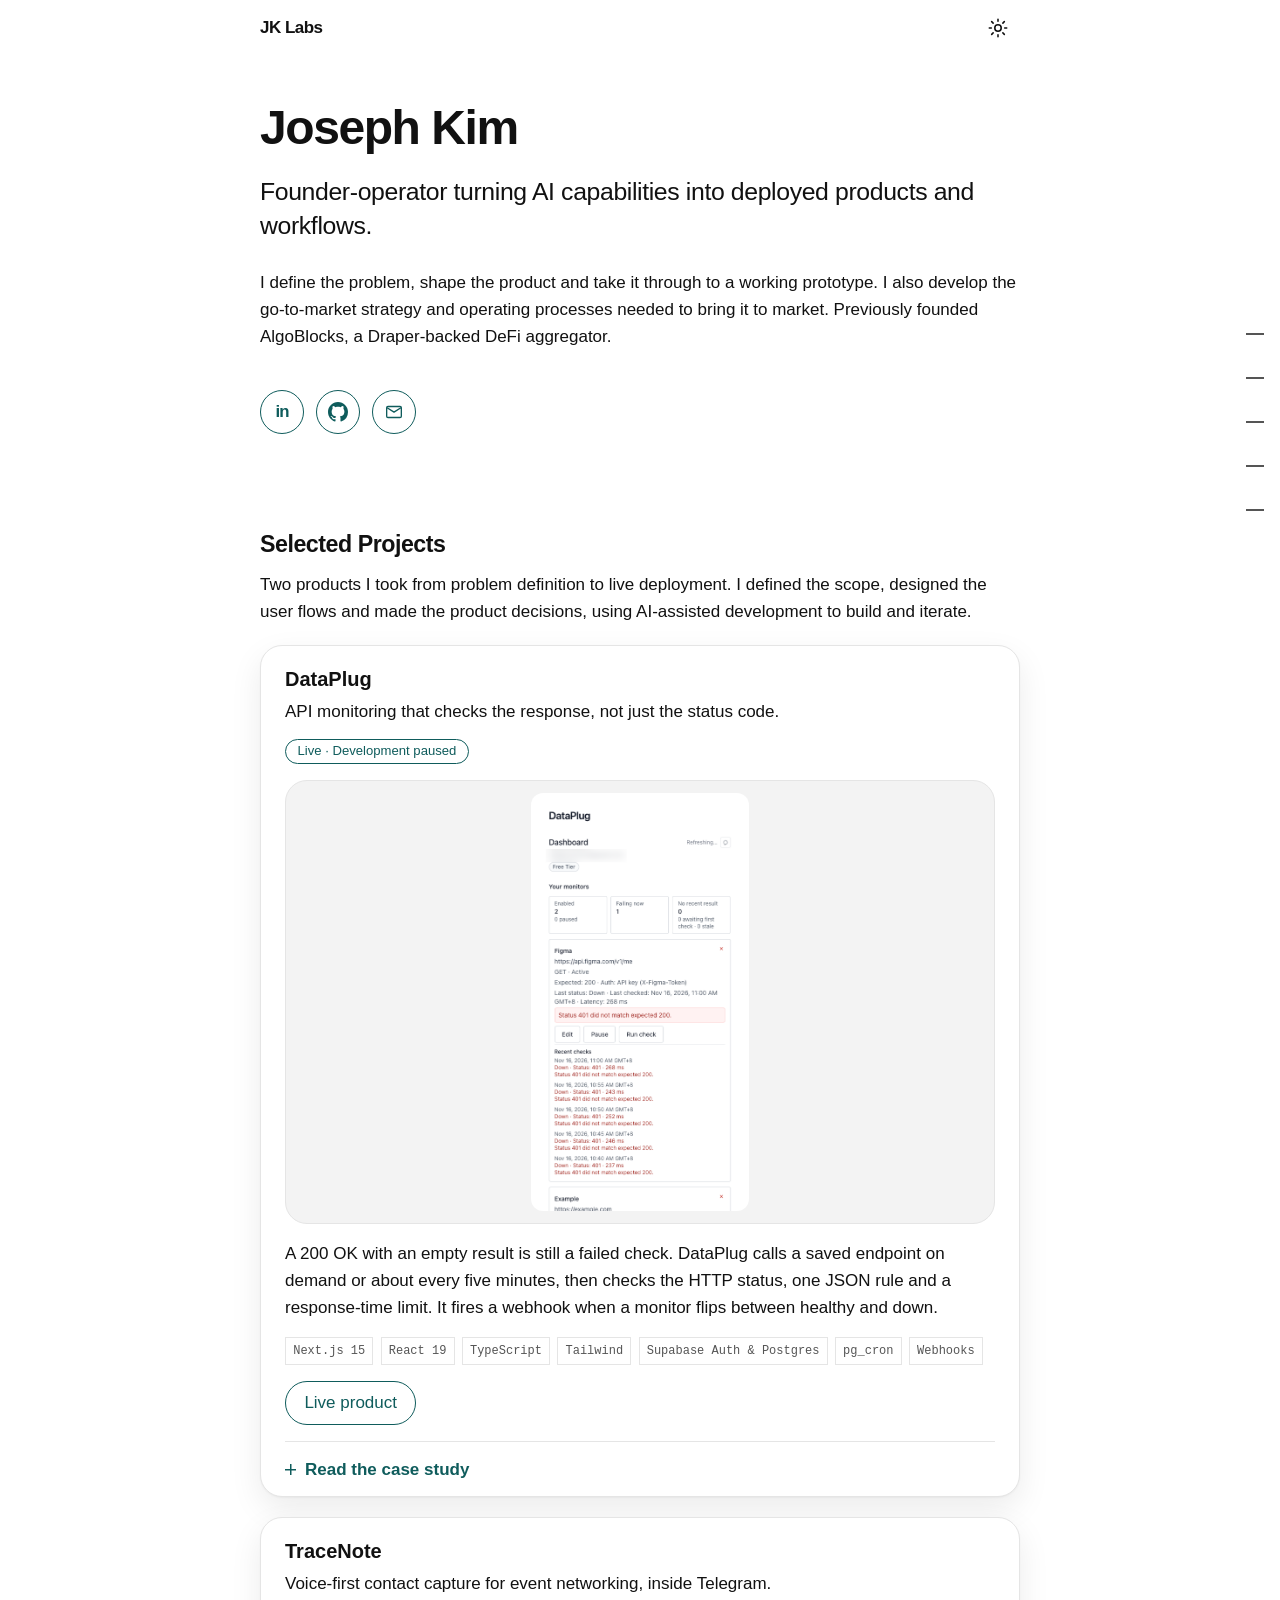
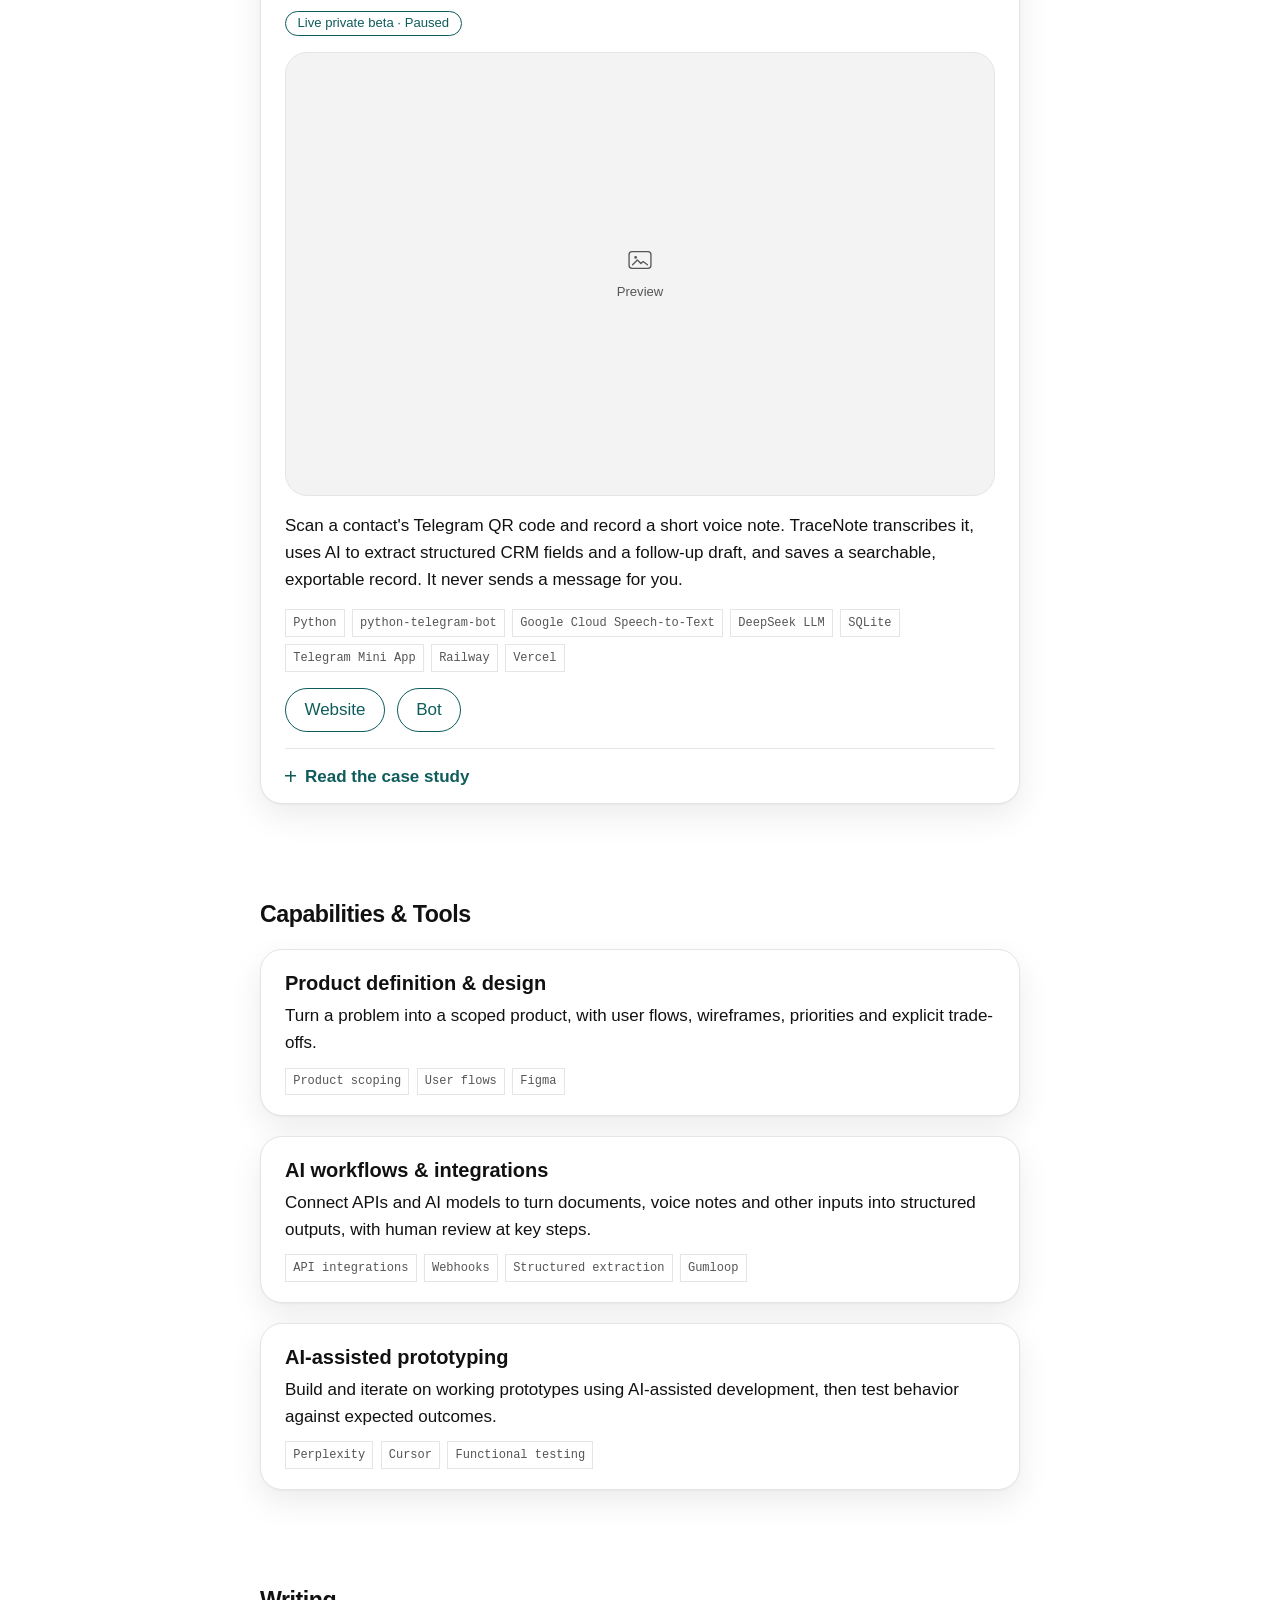
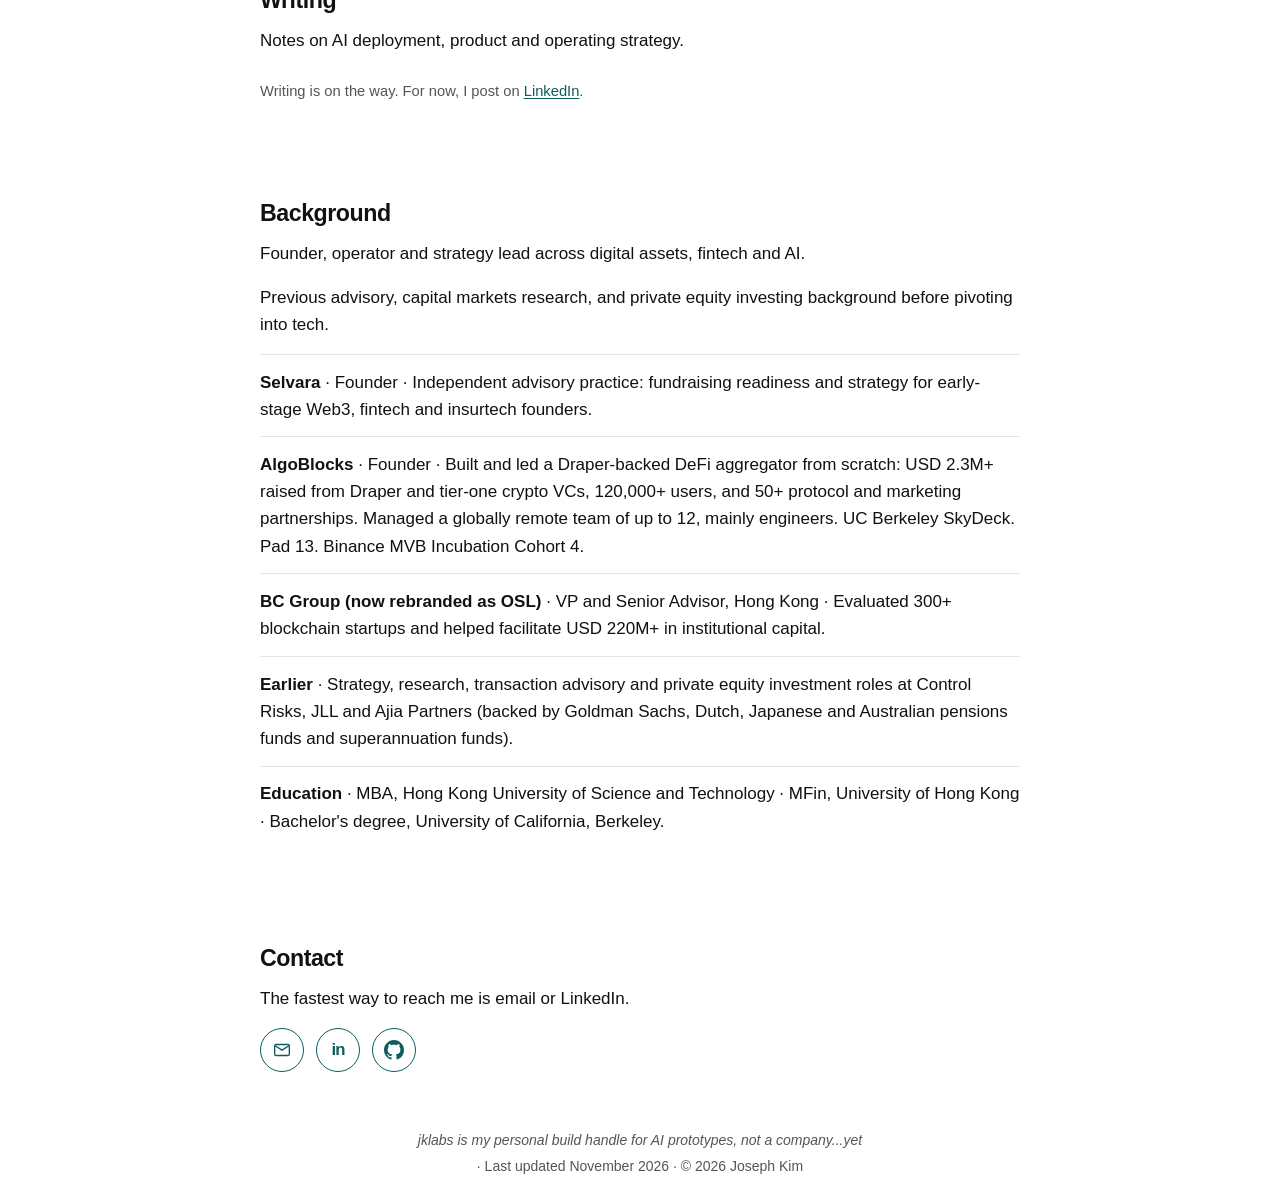
==== commit df187015: "Save the DataPlug screenshot inside the shared preview window. Co-authored-by: Cursor <cursoragent@c" ====
--- a/index.html
+++ b/index.html
@@ -124,17 +124,17 @@
           <h3>DataPlug</h3>
           <p class="tagline">API monitoring that checks the response, not just the status code.</p>
           <p class="pill">Live · Development paused</p>
-          <!-- Placeholder until /assets/img/projects/dataplug-1.png exists. Replace .shot-placeholder with an img: descriptive alt, width, height, loading="lazy". -->
-          <figure class="project-shot">
-            <div class="shot-placeholder" role="img" aria-label="DataPlug preview">
-              <svg class="shot-mark" viewBox="0 0 32 32" aria-hidden="true">
-                <rect x="3.5" y="6.5" width="25" height="19" rx="3.5" fill="none" stroke="currentColor" stroke-width="1.5"></rect>
-                <circle cx="11" cy="13" r="1.5" fill="currentColor"></circle>
-                <path d="M7.5 21.5 13 16l4 4 2.5-2.2 5 3.7" fill="none" stroke="currentColor" stroke-width="1.5" stroke-linejoin="round" stroke-linecap="round"></path>
-              </svg>
-              <p>Preview</p>
-            </div>
+          <figure class="project-shot project-shot-portrait">
+            <a class="shot-open" href="/assets/img/projects/dataplug-1.png" data-shot-open="dataplug-shot">
+              <img src="/assets/img/projects/dataplug-1.png" alt="DataPlug dashboard with a monitor down because status 401 did not match the expected 200. Select to view the full screenshot." width="499" height="956" loading="lazy">
+            </a>
           </figure>
+          <dialog class="shot-dialog" id="dataplug-shot" aria-label="DataPlug screenshot">
+            <form method="dialog">
+              <button type="submit" class="button">Close</button>
+            </form>
+            <img src="/assets/img/projects/dataplug-1.png" alt="" width="499" height="956">
+          </dialog>
           <p>A 200 OK with an empty result is still a failed check. DataPlug calls a saved endpoint on demand or about every five minutes, then checks the HTTP status, one JSON rule and a response-time limit. It fires a webhook when a monitor flips between healthy and down.</p>
           <ul class="tags">
             <li>Next.js 15</li>
@@ -181,7 +181,7 @@
           <h3>TraceNote</h3>
           <p class="tagline">Voice-first contact capture for event networking, inside Telegram.</p>
           <p class="pill">Live private beta · Paused</p>
-          <!-- Placeholder until /assets/img/projects/tracenote-1.png exists. Replace .shot-placeholder with an img: descriptive alt, width, height, loading="lazy". -->
+          <!-- Empty window until /assets/img/projects/tracenote-1.png exists. Keep this window and center that image inside it, the same way as DataPlug. -->
           <figure class="project-shot">
             <div class="shot-placeholder" role="img" aria-label="TraceNote preview">
               <svg class="shot-mark" viewBox="0 0 32 32" aria-hidden="true">
--- a/styles.css
+++ b/styles.css
@@ -147,6 +147,84 @@
   border-radius: 22px;
 }
 
+.shot-open {
+  display: block;
+  max-width: 100%;
+  line-height: 0;
+  color: inherit;
+  text-decoration: none;
+  border-radius: 22px;
+}
+
+.project-shot.project-shot-portrait .shot-open {
+  display: flex;
+  align-items: center;
+  justify-content: center;
+  width: 100%;
+  padding: 0.75rem;
+  border: 1px solid var(--border);
+  background: var(--placeholder-bg);
+  overflow: hidden;
+}
+
+.project-shot.project-shot-portrait img {
+  width: auto;
+  max-width: min(100%, 17rem);
+  height: auto;
+  max-height: 26rem;
+  border: 0;
+  border-radius: 12px;
+}
+
+@media (min-width: 768px) {
+  .project-shot.project-shot-portrait .shot-open {
+    aspect-ratio: 16 / 10;
+  }
+
+  .project-shot.project-shot-portrait img {
+    max-width: 100%;
+    max-height: 100%;
+  }
+}
+
+.shot-dialog {
+  width: min(32rem, calc(100vw - 2rem));
+  max-height: calc(100vh - 2rem);
+  max-height: calc(100dvh - 2rem);
+  margin: auto;
+  padding: 0.75rem 0.75rem 1rem;
+  border: 1px solid var(--border);
+  border-radius: 22px;
+  background: var(--page);
+  color: var(--text);
+}
+
+.shot-dialog[open] {
+  display: flex;
+  flex-direction: column;
+}
+
+.shot-dialog form {
+  margin: 0 0 0.65rem;
+  text-align: right;
+}
+
+.shot-dialog img {
+  display: block;
+  width: auto;
+  height: auto;
+  max-width: 100%;
+  max-height: calc(100vh - 7rem);
+  max-height: calc(100dvh - 7rem);
+  margin-inline: auto;
+  object-fit: contain;
+  border-radius: 12px;
+}
+
+.shot-dialog::backdrop {
+  background: rgba(17, 19, 21, 0.72);
+}
+
 .shot-placeholder {
   display: flex;
   flex-direction: column;
@@ -729,6 +807,11 @@
 
 html.enhanced .rocket {
   display: inline-flex;
+}
+
+.rocket.is-launching {
+  z-index: 60;
+  pointer-events: none;
 }
 
 .rocket svg {
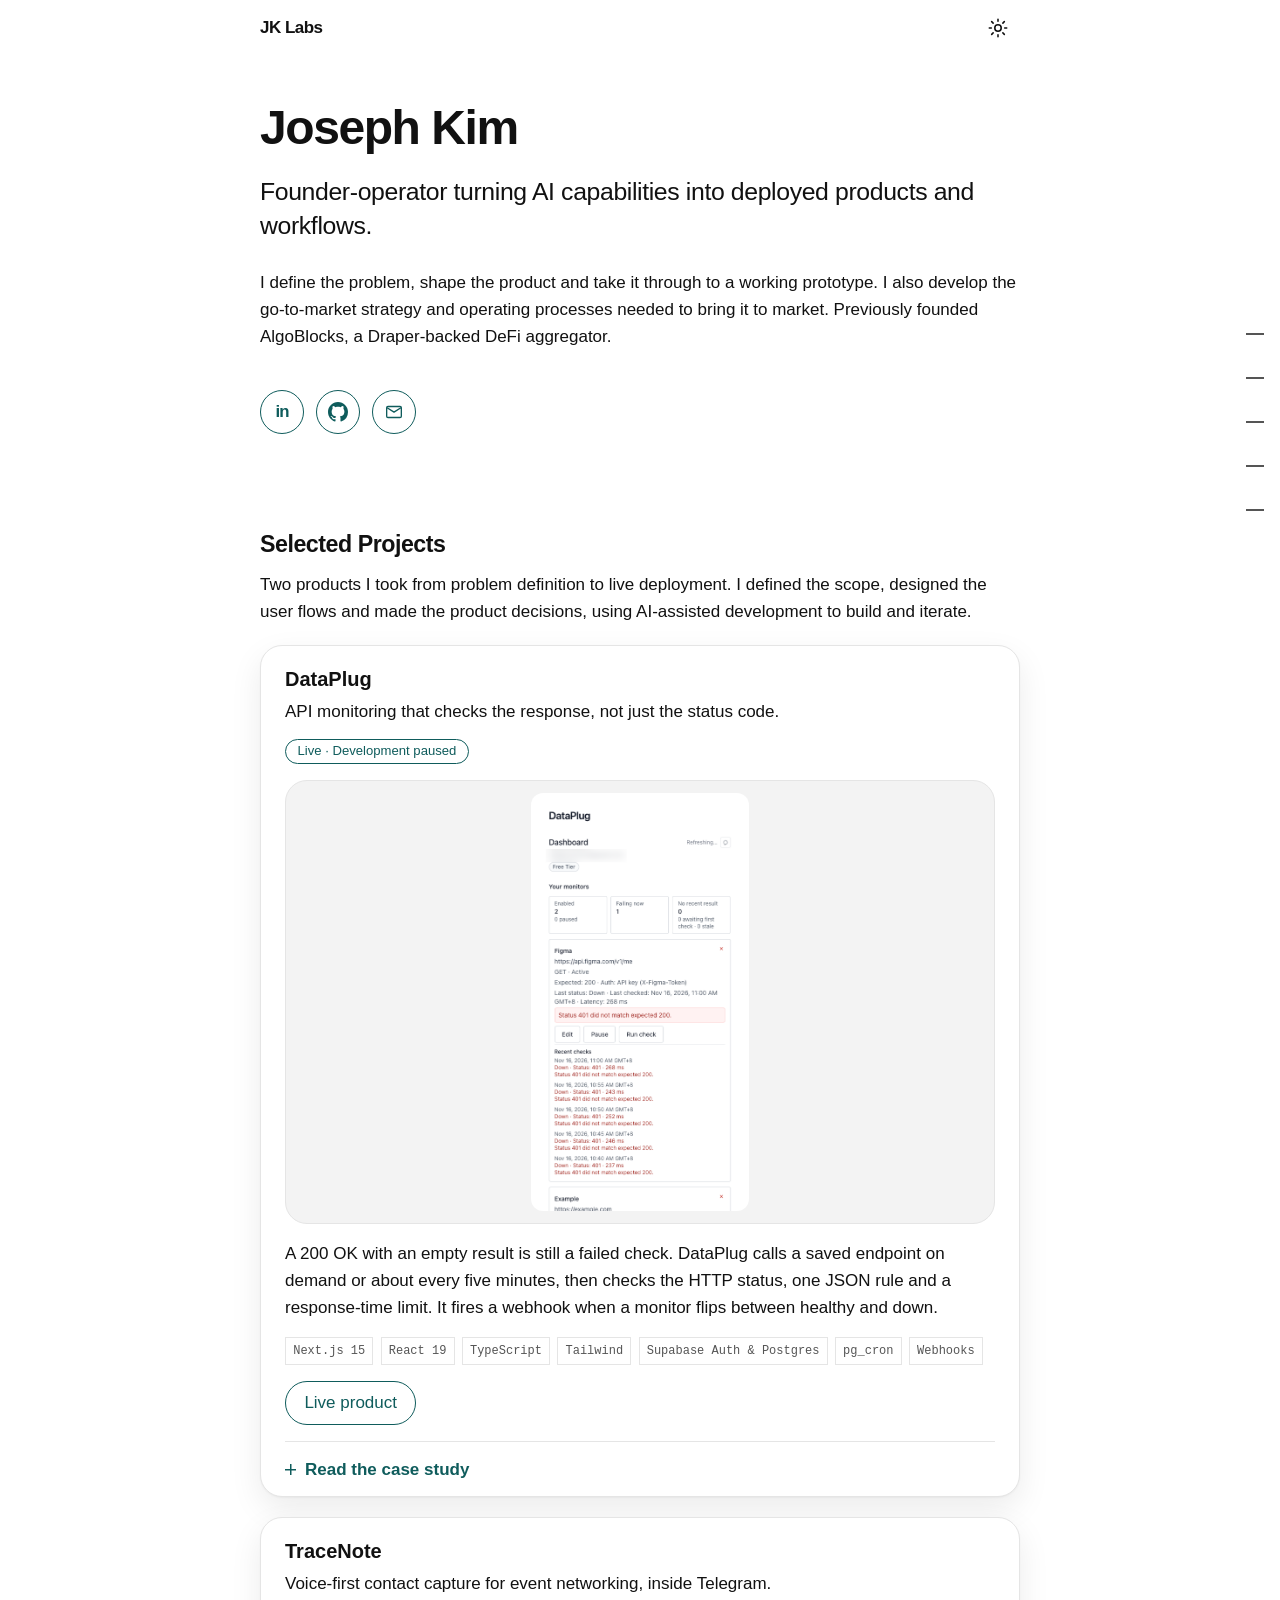
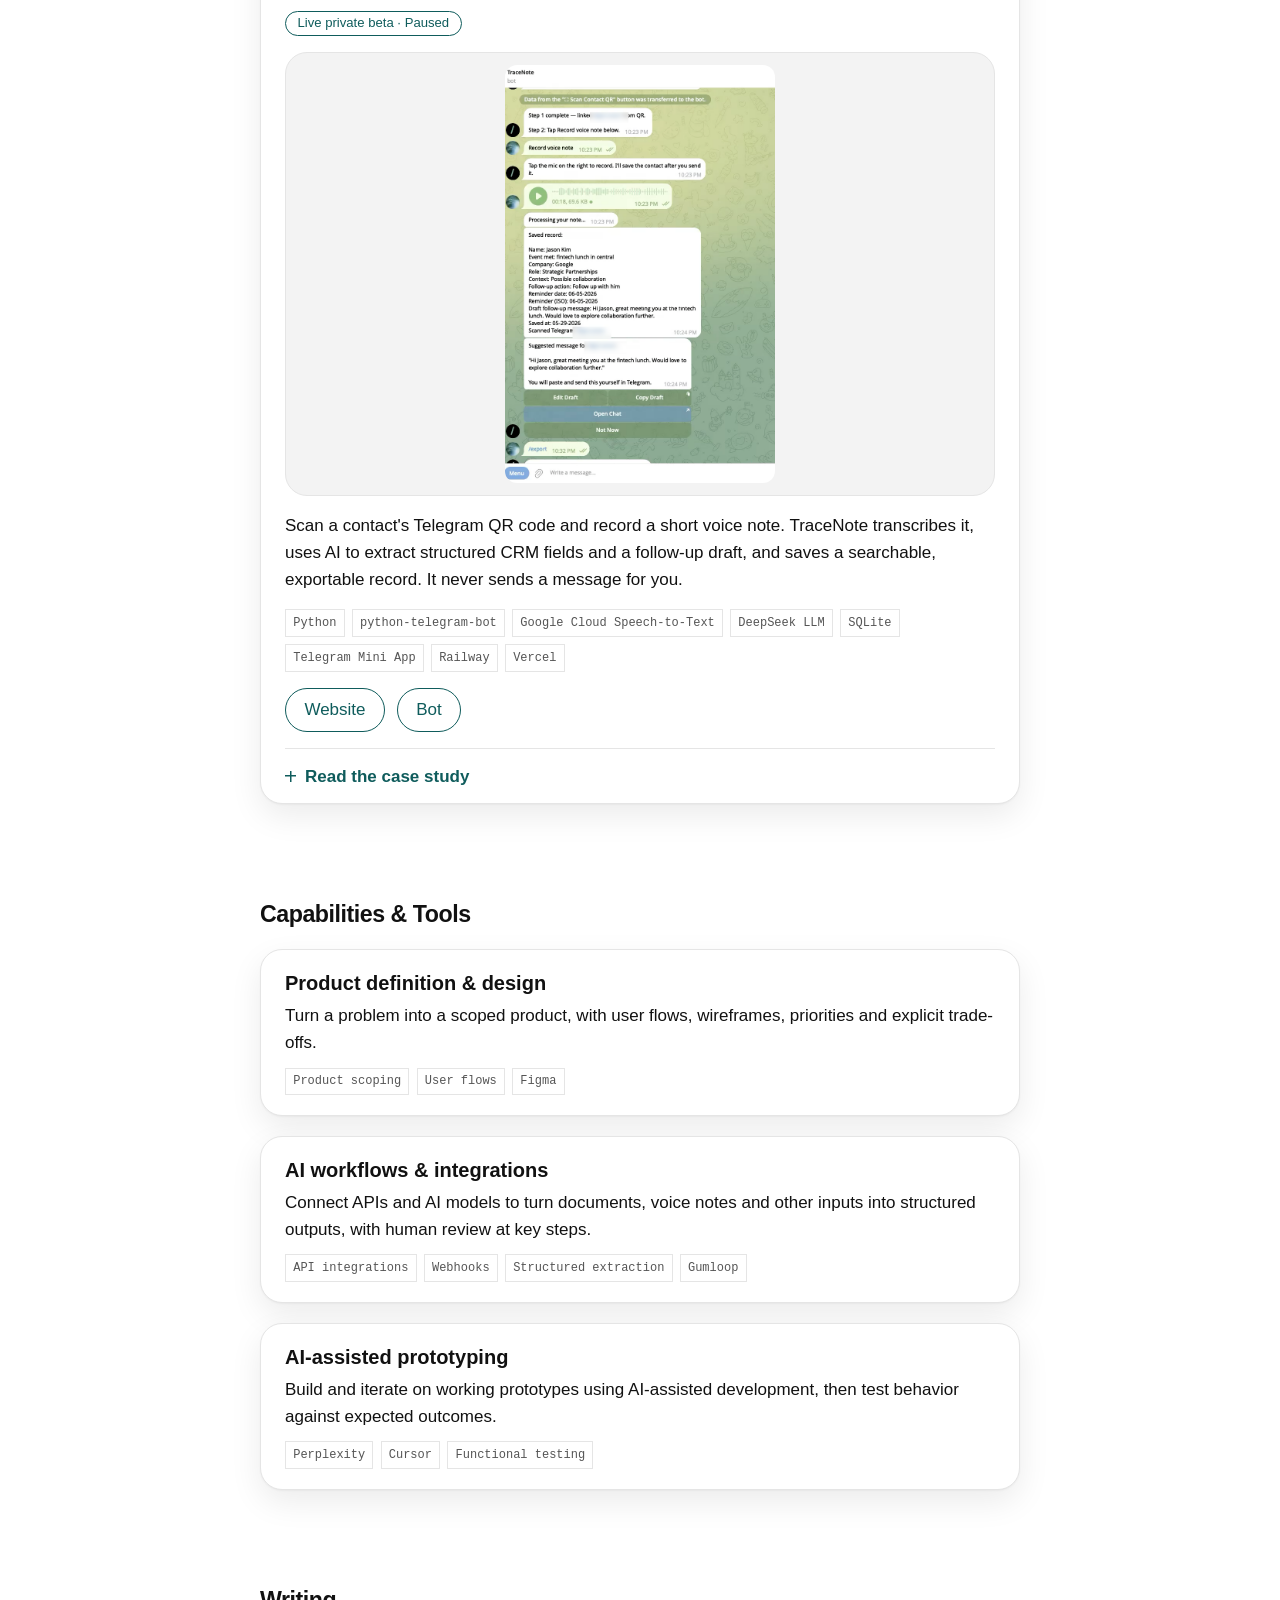
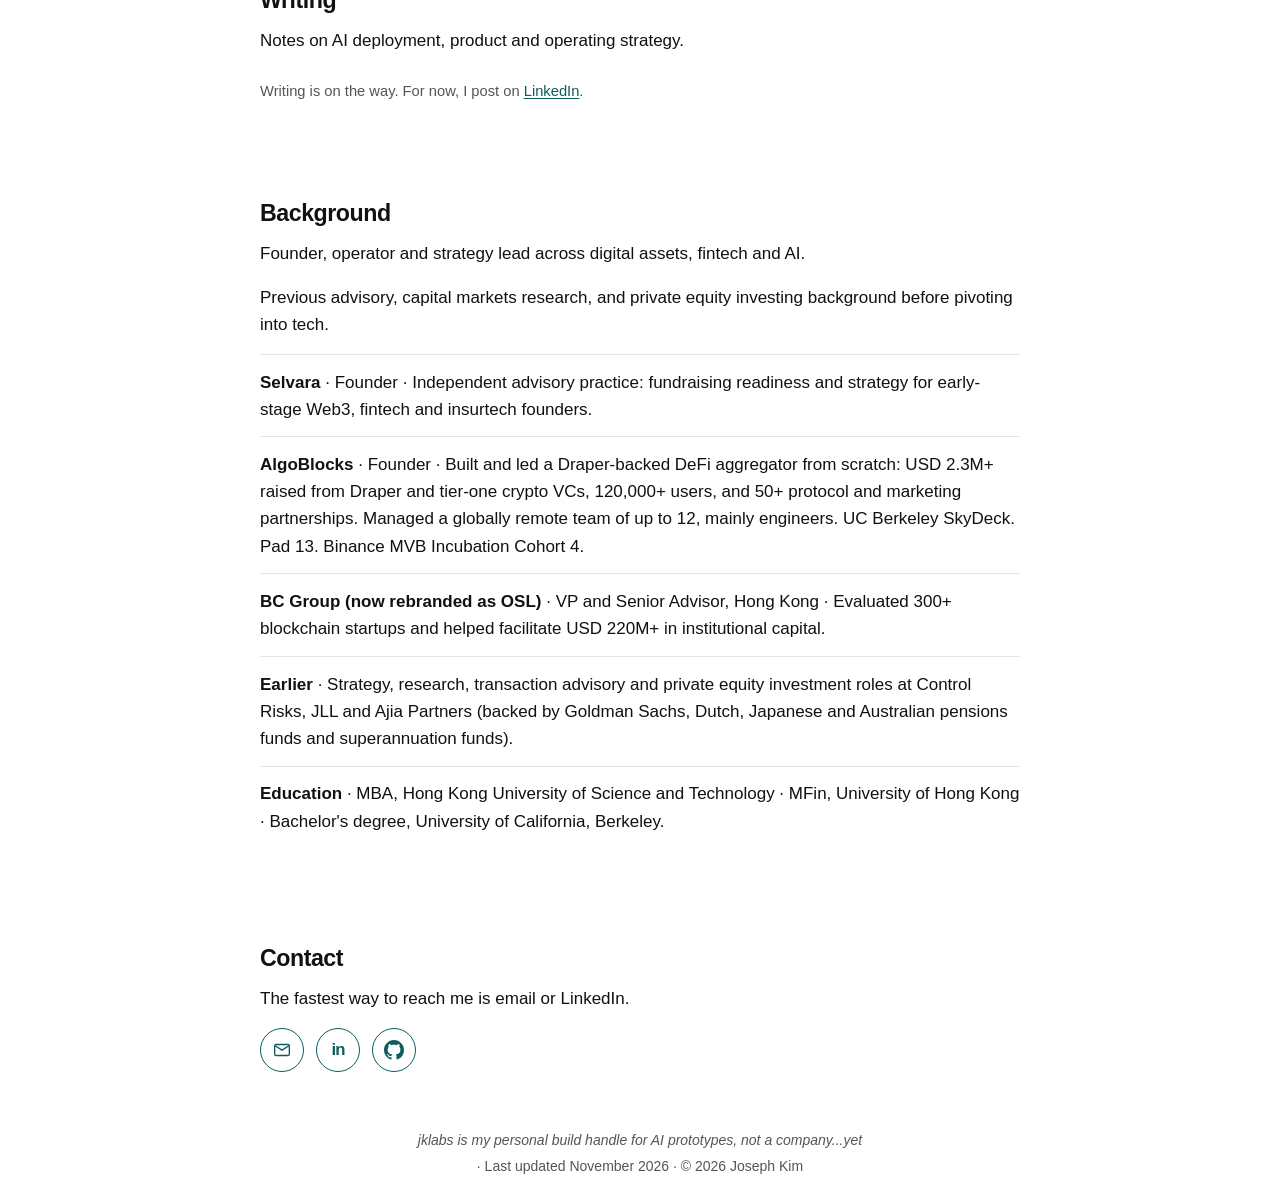
==== commit 45c98cd1: "Save the TraceNote screenshot inside the shared preview window. Co-authored-by: Cursor <cursoragent@" ====
--- a/index.html
+++ b/index.html
@@ -181,17 +181,17 @@
           <h3>TraceNote</h3>
           <p class="tagline">Voice-first contact capture for event networking, inside Telegram.</p>
           <p class="pill">Live private beta · Paused</p>
-          <!-- Empty window until /assets/img/projects/tracenote-1.png exists. Keep this window and center that image inside it, the same way as DataPlug. -->
-          <figure class="project-shot">
-            <div class="shot-placeholder" role="img" aria-label="TraceNote preview">
-              <svg class="shot-mark" viewBox="0 0 32 32" aria-hidden="true">
-                <rect x="3.5" y="6.5" width="25" height="19" rx="3.5" fill="none" stroke="currentColor" stroke-width="1.5"></rect>
-                <circle cx="11" cy="13" r="1.5" fill="currentColor"></circle>
-                <path d="M7.5 21.5 13 16l4 4 2.5-2.2 5 3.7" fill="none" stroke="currentColor" stroke-width="1.5" stroke-linejoin="round" stroke-linecap="round"></path>
-              </svg>
-              <p>Preview</p>
-            </div>
+          <figure class="project-shot project-shot-portrait">
+            <a class="shot-open" href="/assets/img/projects/tracenote-1.png" data-shot-open="tracenote-shot">
+              <img src="/assets/img/projects/tracenote-1.png" alt="TraceNote chat where a voice note becomes a saved contact, with a follow-up draft and buttons to edit, copy, or open the chat. Select to view the full screenshot." width="700" height="1080" loading="lazy">
+            </a>
           </figure>
+          <dialog class="shot-dialog" id="tracenote-shot" aria-label="TraceNote screenshot">
+            <form method="dialog">
+              <button type="submit" class="button">Close</button>
+            </form>
+            <img src="/assets/img/projects/tracenote-1.png" alt="" width="700" height="1080">
+          </dialog>
           <p>Scan a contact's Telegram QR code and record a short voice note. TraceNote transcribes it, uses AI to extract structured CRM fields and a follow-up draft, and saves a searchable, exportable record. It never sends a message for you.</p>
           <ul class="tags">
             <li>Python</li>
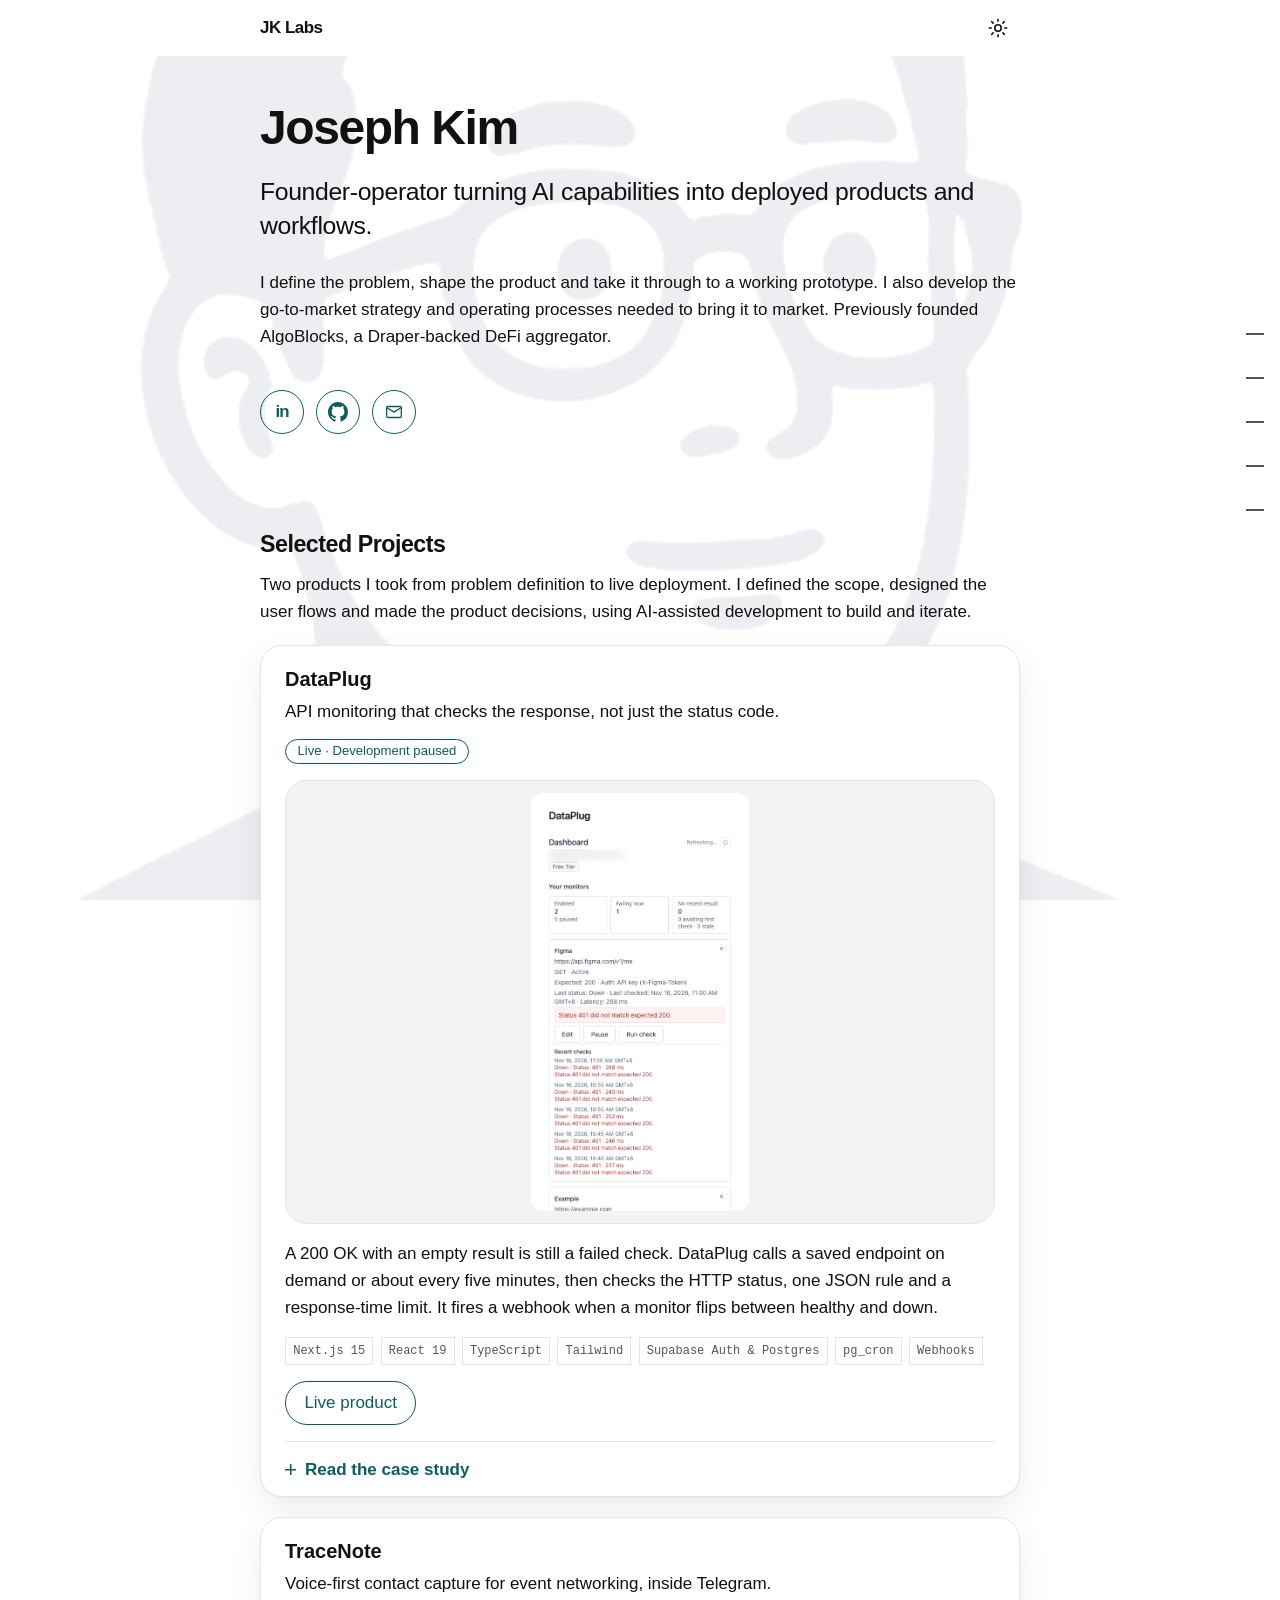
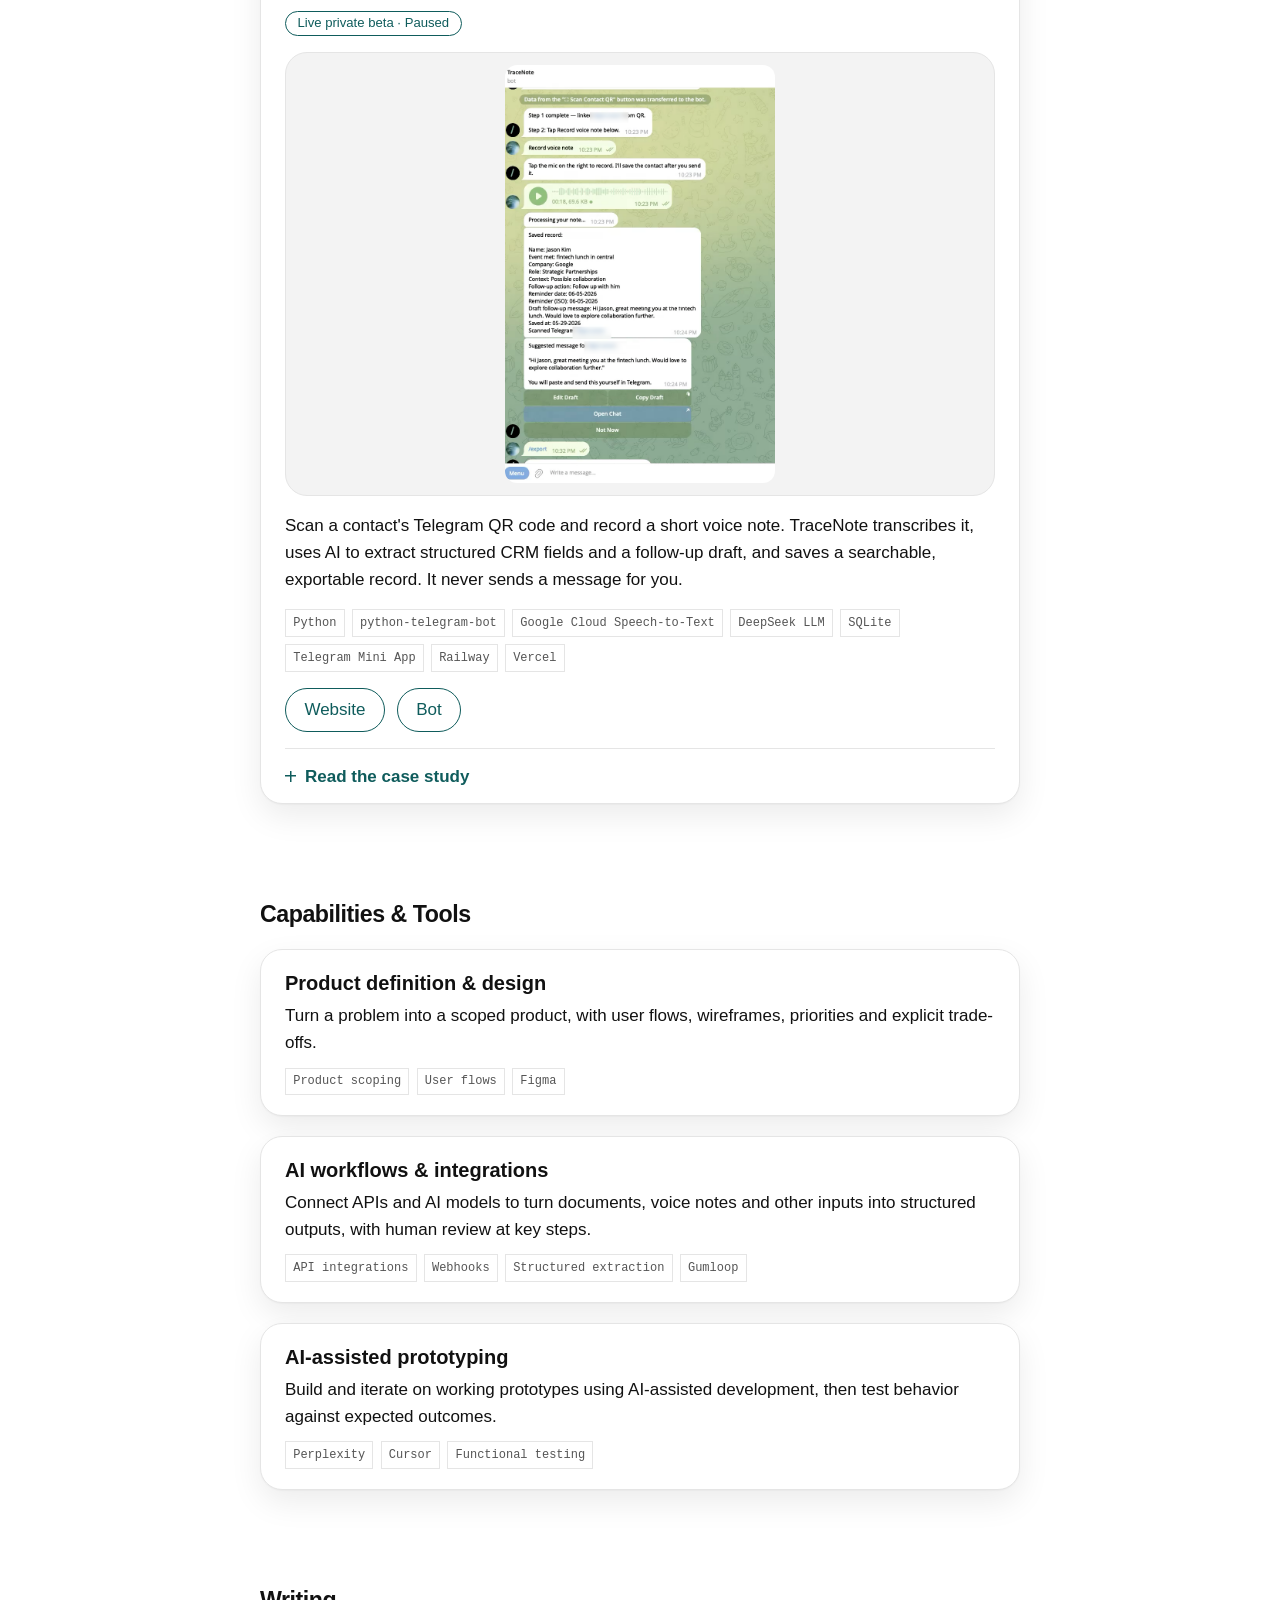
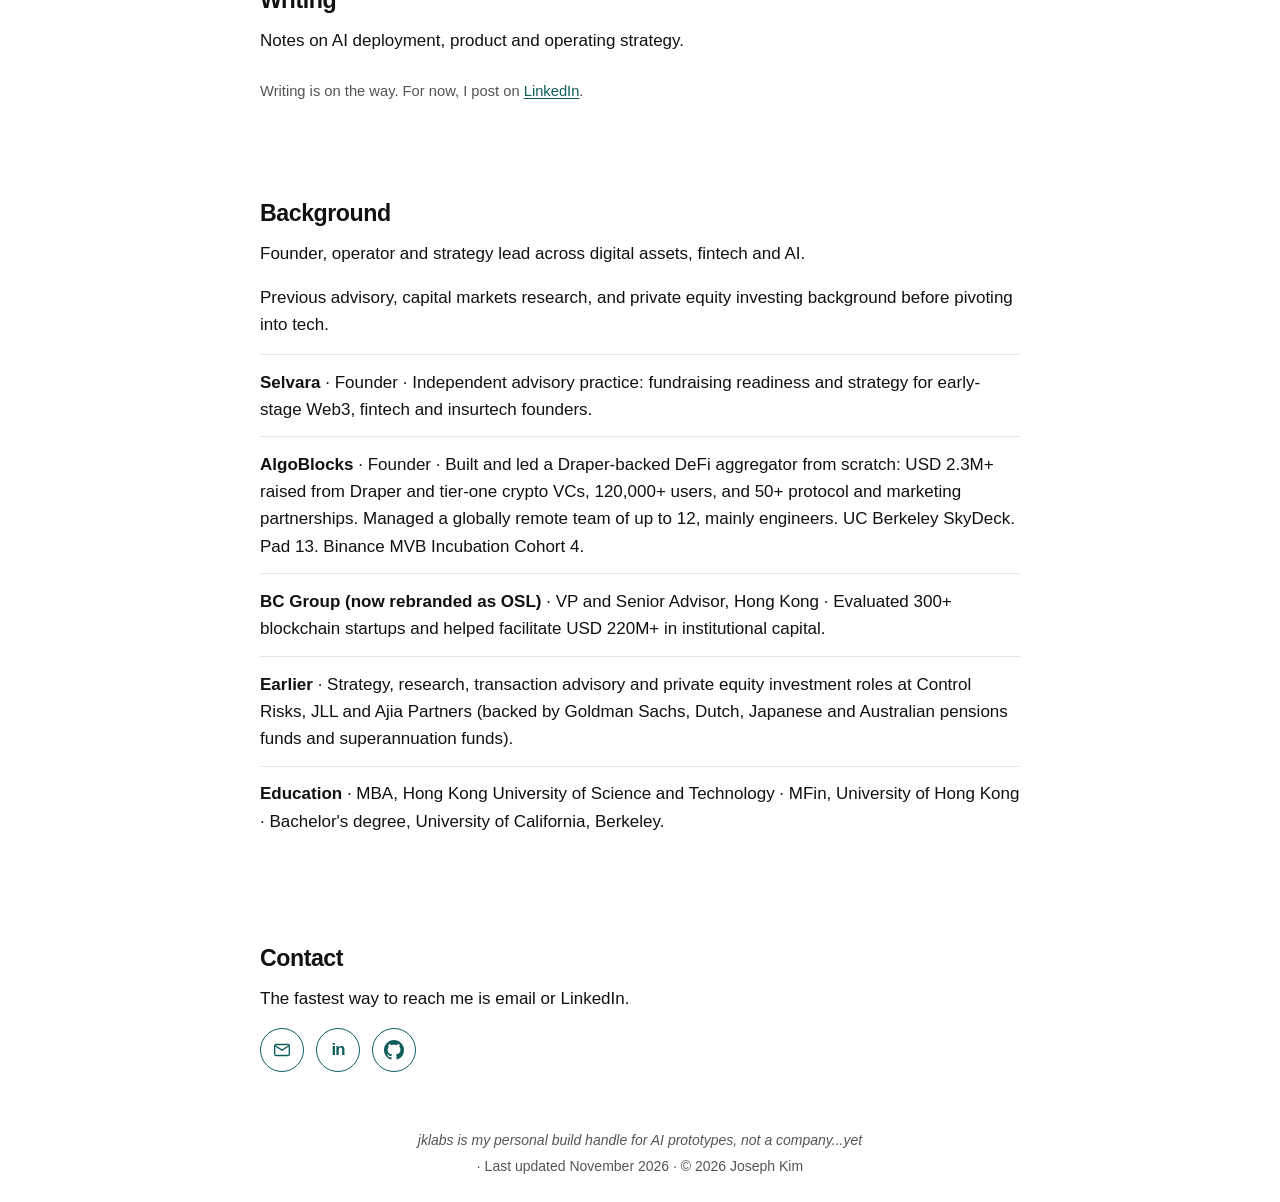
==== commit 55b73260: "Save the faint full-screen portrait behind the page in both themes. Co-authored-by: Cursor <cursorag" ====
--- a/index.html
+++ b/index.html
@@ -64,7 +64,7 @@
   <header class="site-header">
     <div class="column">
       <div class="header-bar">
-        <a class="brand" href="#top">JK Labs</a>
+        <a class="brand" href="#hero">JK Labs</a>
         <button type="button" class="theme-toggle" id="theme-toggle" aria-label="Switch to dark mode">
           <svg class="icon-sun" viewBox="0 0 24 24" width="22" height="22" aria-hidden="true">
             <circle cx="12" cy="12" r="3.5" fill="none" stroke="currentColor" stroke-width="1.7"></circle>
@@ -92,7 +92,7 @@
     <a href="#contact" data-nav="contact"><span class="label">Contact</span></a>
   </nav>
   <main id="content" tabindex="-1">
-    <section id="top" aria-labelledby="hero-heading">
+    <section id="hero" aria-labelledby="hero-heading">
       <div class="column">
         <h1 id="hero-heading" tabindex="-1">Joseph Kim</h1>
         <p class="lede">Founder-operator turning AI capabilities into deployed products and workflows.</p>
@@ -114,6 +114,7 @@
             </svg>
           </a>
         </div>
+        <img class="hero-portrait" src="/assets/img/portrait.png" alt="" width="805" height="986">
       </div>
     </section>
     <section id="projects" aria-labelledby="projects-heading">
@@ -324,18 +325,23 @@
   </main>
   <footer class="site-footer">
     <div class="column">
-      <p class="flow-back"><a href="#top">Back to top</a></p>
+      <p class="flow-back"><a href="#hero">Back to top</a></p>
       <div class="footer-note">
         <p class="fine-print fine-print-note">jklabs is my personal build handle for AI prototypes, not a company...yet</p>
         <p class="fine-print">· Last updated November 2026 · © 2026 Joseph Kim</p>
       </div>
     </div>
   </footer>
-  <a class="rocket" id="rocket" href="#top" hidden>
-    <svg viewBox="0 0 24 24" width="33" height="33" aria-hidden="true">
+  <a class="rocket" id="rocket" href="#hero" hidden>
+    <svg viewBox="0 0 24 29" width="33" height="40" aria-hidden="true">
       <path d="M12 3.2c2 2.2 2.8 5 2.8 7.6 0 1.2-.7 2.5-1.5 3.2V18L12 20.2 10.7 18v-4c-.8-.7-1.5-2-1.5-3.2 0-2.6.8-5.4 2.8-7.6z" fill="none" stroke="currentColor" stroke-width="1.6" stroke-linejoin="round"></path>
       <circle cx="12" cy="10.2" r="1.05" fill="none" stroke="currentColor" stroke-width="1.6"></circle>
       <path d="M9.2 15.2 7.2 18.4M14.8 15.2 16.8 18.4" fill="none" stroke="currentColor" stroke-width="1.6" stroke-linecap="round"></path>
+      <g class="rocket-plume" fill="none" stroke="currentColor" stroke-linecap="round">
+        <path d="M12 21.2v5.2" stroke-width="1.5"></path>
+        <path d="M12 21.6 10.3 25.4" stroke-width="1.15"></path>
+        <path d="M12 21.6 13.7 25.4" stroke-width="1.15"></path>
+      </g>
     </svg>
     <span class="visually-hidden">Back to top</span>
   </a>
--- a/styles.css
+++ b/styles.css
@@ -434,7 +434,7 @@
   margin-top: 4rem;
 }
 
-#top,
+#hero,
 #projects,
 #writing,
 #background,
@@ -451,16 +451,40 @@
   margin-bottom: 1rem;
 }
 
-#top h1 {
+#hero h1 {
   margin-bottom: 1.25rem;
 }
 
-#top .lede {
+#hero .lede {
   margin-bottom: 1.65rem;
 }
 
-#top .hero-body {
+#hero .hero-body {
   margin-bottom: 2.5rem;
+}
+
+.hero-portrait {
+  position: fixed;
+  inset: 0;
+  z-index: -1;
+  width: 100%;
+  height: 100%;
+  margin: 0;
+  object-fit: cover;
+  object-position: center center;
+  pointer-events: none;
+  opacity: 0.08;
+}
+
+html[data-theme="dark"] .hero-portrait {
+  filter: brightness(0) invert(0.95);
+  opacity: 0.045;
+}
+
+main,
+.site-footer {
+  position: relative;
+  z-index: 1;
 }
 
 .actions {
@@ -755,6 +779,12 @@
   padding-bottom: max(16px, env(safe-area-inset-bottom));
 }
 
+@media (max-width: 940px) {
+  .footer-note {
+    padding-inline-end: 78px;
+  }
+}
+
 .footer-note {
   min-height: 66px;
   display: flex;
@@ -771,6 +801,8 @@
   color: var(--text-secondary);
   font-size: 0.875rem;
   margin: 0;
+  min-width: 0;
+  overflow-wrap: break-word;
 }
 
 .fine-print + .fine-print {
@@ -816,8 +848,24 @@
 
 .rocket svg {
   width: 33px;
-  height: 33px;
+  height: calc(33px * 29 / 24);
   display: block;
+}
+
+.rocket-plume {
+  opacity: 0;
+  transform-box: fill-box;
+  transform-origin: center top;
+}
+
+.rocket svg.is-shaking .rocket-plume {
+  animation: rocket-plume 160ms linear 1;
+}
+
+@keyframes rocket-plume {
+  0% { opacity: 0; transform: scaleY(0.35); }
+  40% { opacity: 1; transform: scaleY(1); }
+  100% { opacity: 1; transform: scaleY(1); }
 }
 
 .visually-hidden {
@@ -1022,6 +1070,10 @@
     display: none !important;
   }
 
+  .hero-portrait {
+    display: none;
+  }
+
   .site-footer {
     padding-bottom: 0;
   }
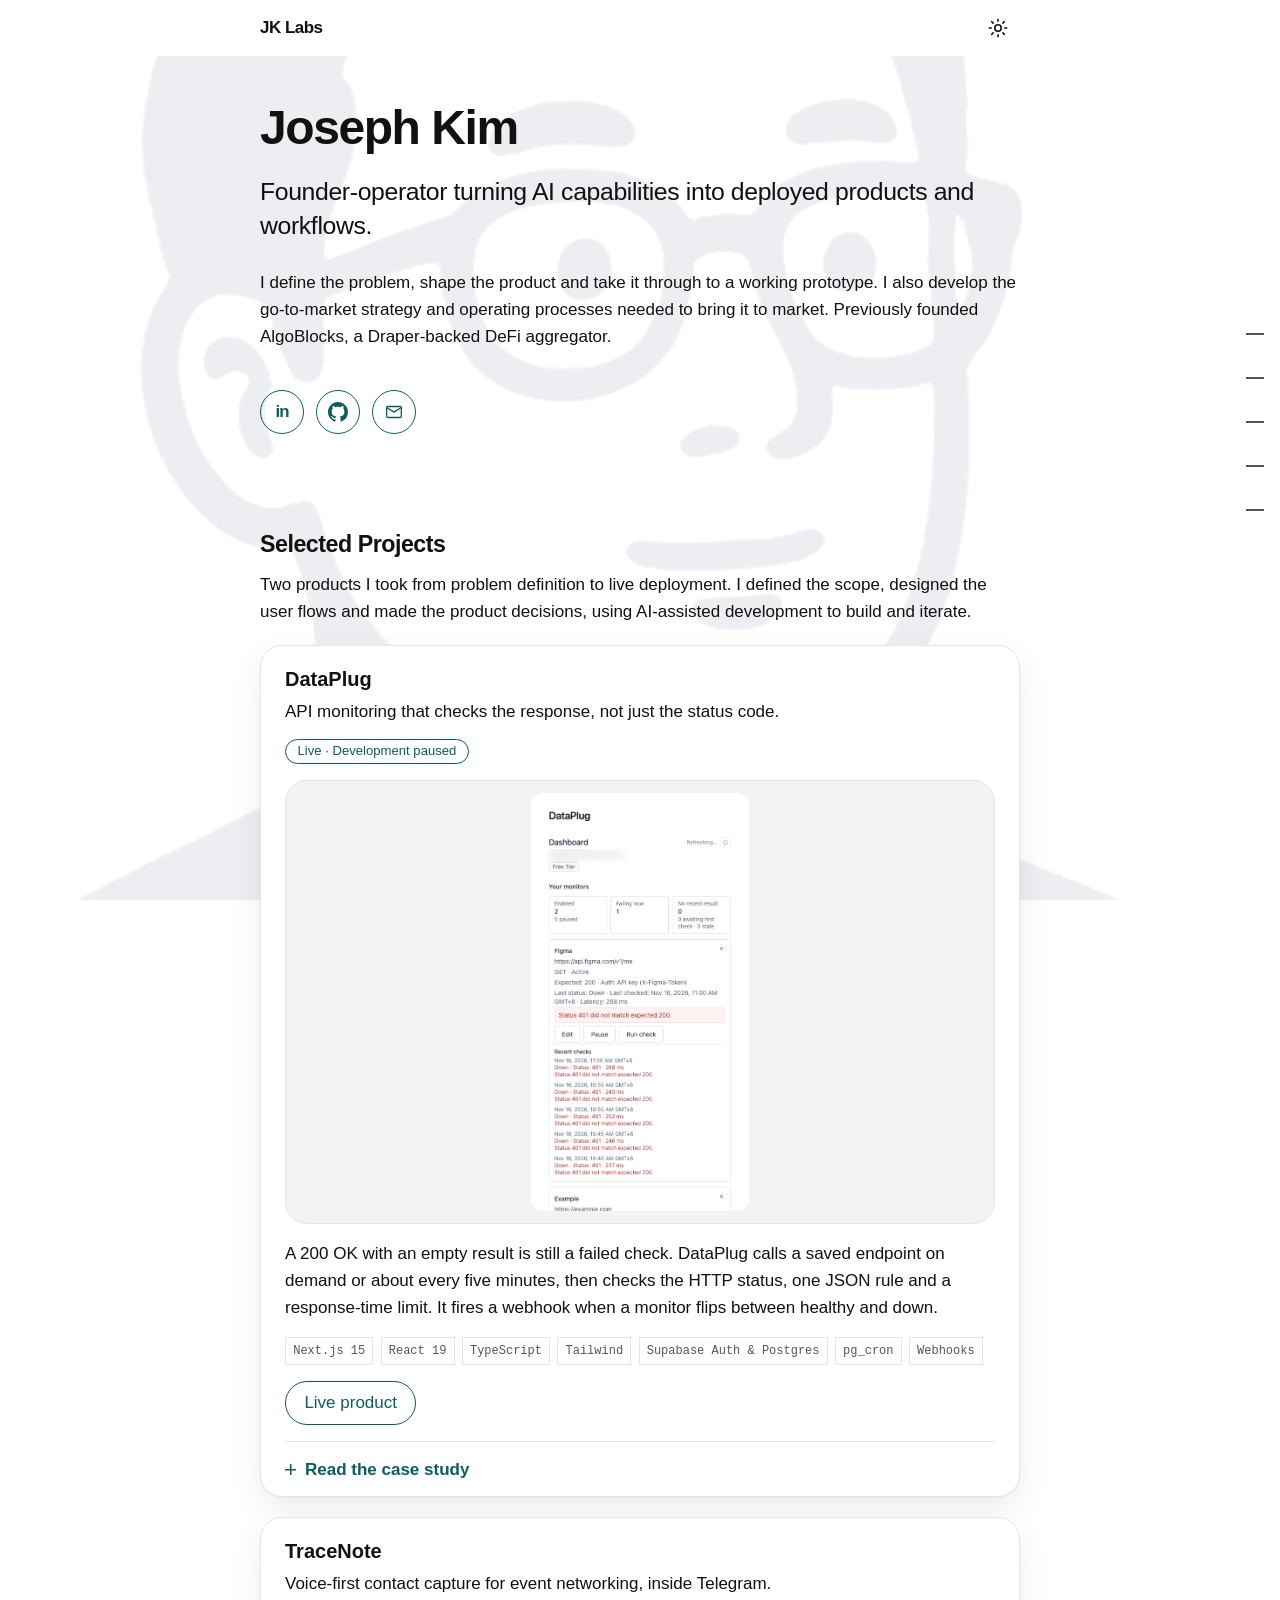
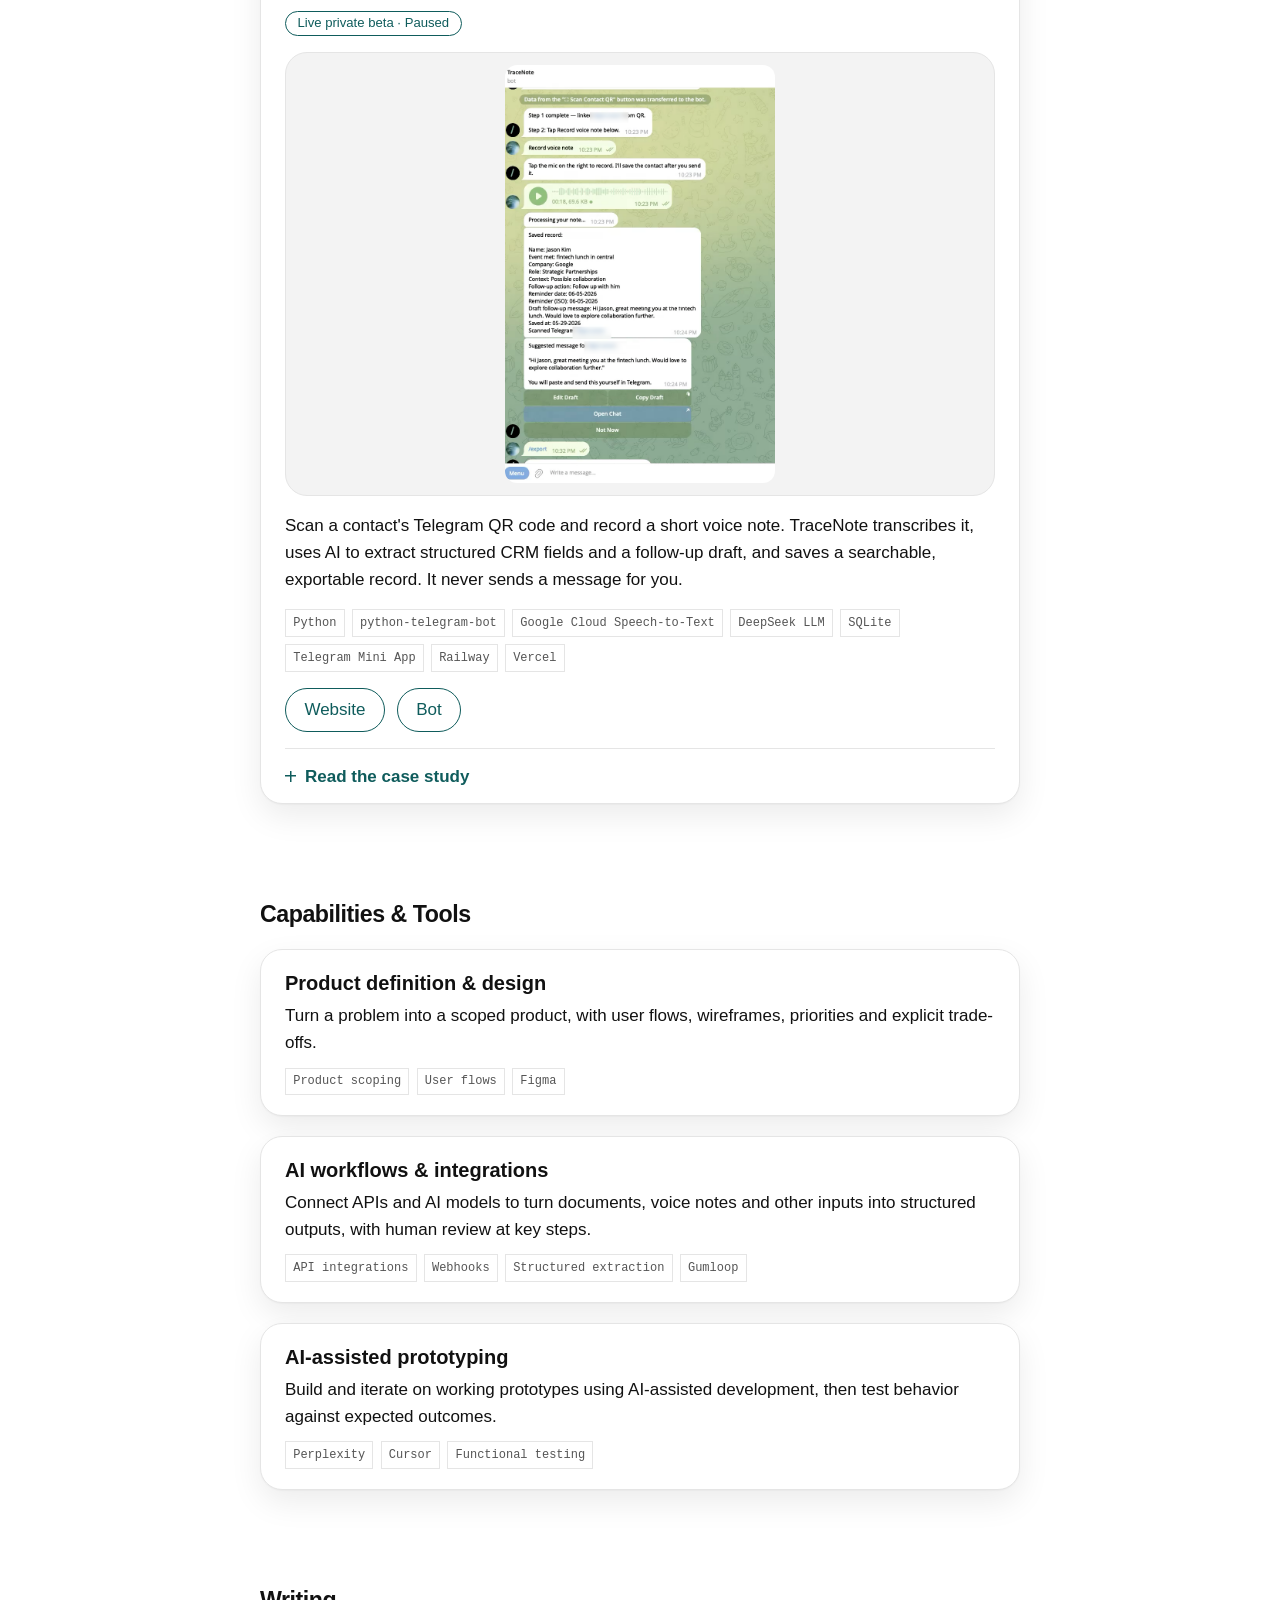
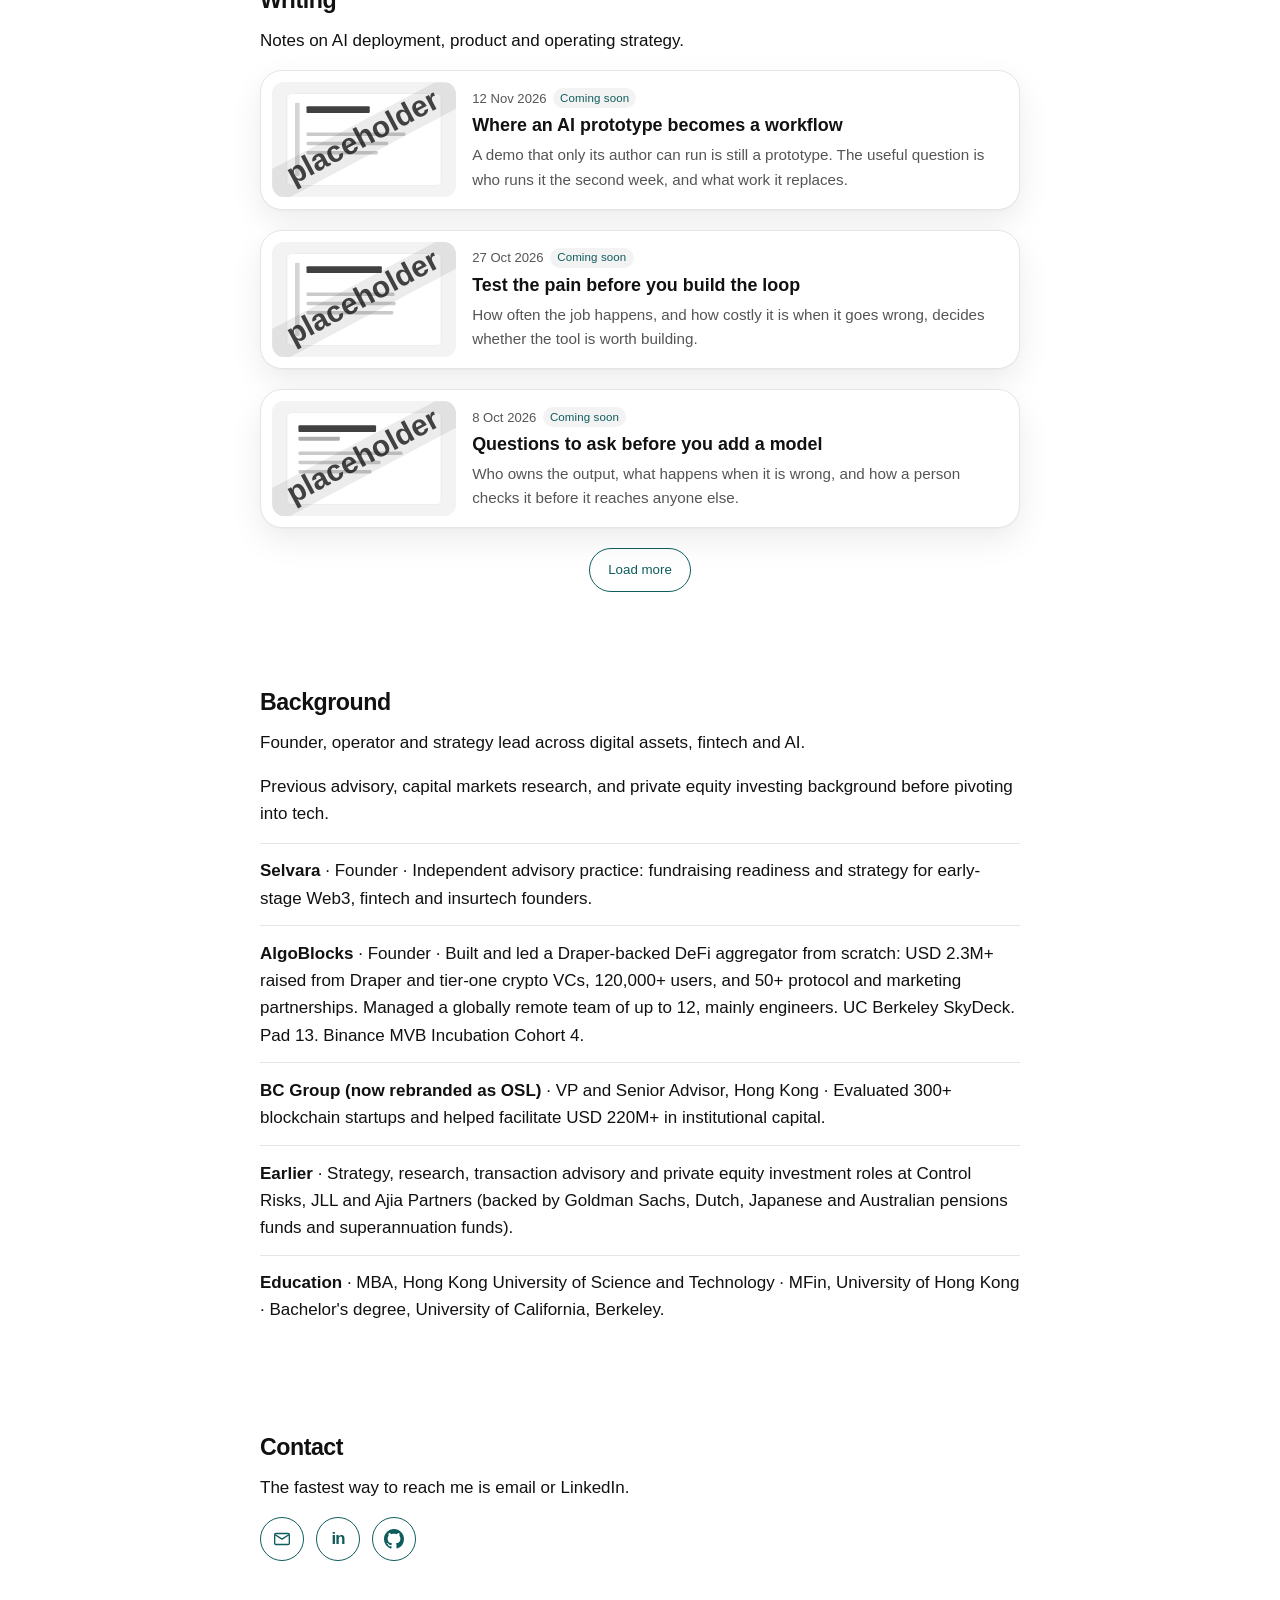
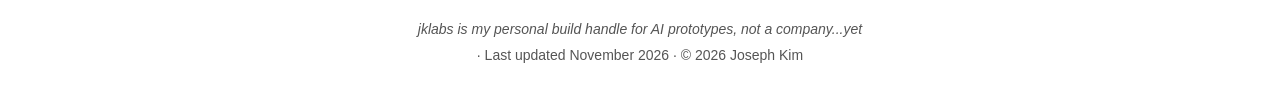
==== commit 33900d9b: "Save the writing notes so the list can open and close. Co-authored-by: Cursor <cursoragent@cursor.co" ====
--- a/index.html
+++ b/index.html
@@ -282,6 +282,18 @@
         <p>Notes on AI deployment, product and operating strategy.</p>
         <p class="muted" id="writing-empty">Writing is on the way. For now, I post on <a href="https://www.linkedin.com/in/josephkimhk/" target="_blank" rel="noopener noreferrer">LinkedIn</a>.</p>
         <div class="writing-grid" id="writing-grid" hidden></div>
+        <div class="writing-more" id="writing-more" hidden>
+          <button class="button" type="button" id="writing-more-button" aria-expanded="false" aria-controls="writing-grid">Load more</button>
+        </div>
+        <dialog class="writing-dialog" id="writing-dialog" aria-labelledby="writing-dialog-title">
+          <form method="dialog">
+            <button type="submit" class="button">Close</button>
+          </form>
+          <p class="post-meta" id="writing-dialog-meta"></p>
+          <h3 id="writing-dialog-title"></h3>
+          <p class="post-summary" id="writing-dialog-summary"></p>
+          <p class="muted">This note is not published yet.</p>
+        </dialog>
       </div>
     </section>
     <section id="background" aria-labelledby="background-heading">
--- a/styles.css
+++ b/styles.css
@@ -661,6 +661,7 @@
 
 .writing-grid[hidden],
 #writing-empty[hidden],
+#writing-more[hidden],
 .rocket[hidden] {
   display: none !important;
 }
@@ -669,12 +670,19 @@
   min-width: 0;
 }
 
-.post-card a {
+.post-card a,
+.post-card button {
   display: flex;
   flex-direction: column;
+  gap: 0.75rem;
+  width: 100%;
   height: 100%;
+  padding: 0.7rem;
   color: inherit;
+  font: inherit;
+  text-align: left;
   text-decoration: none;
+  cursor: pointer;
   border: 1px solid var(--border);
   border-radius: 22px;
   box-shadow: var(--card-shadow);
@@ -687,11 +695,21 @@
 }
 
 .post-media {
-  aspect-ratio: 16 / 9;
+  aspect-ratio: 16 / 10;
+  width: 100%;
+  flex: none;
+  border-radius: 12px;
   background: var(--placeholder-bg);
   display: flex;
   align-items: center;
   justify-content: center;
+  overflow: hidden;
+}
+
+.post-cover {
+  display: block;
+  width: 100%;
+  height: 100%;
   overflow: hidden;
 }
 
@@ -715,7 +733,8 @@
   display: flex;
   flex-direction: column;
   gap: 0.35rem;
-  padding: 0.85rem 0.9rem 1rem;
+  min-width: 0;
+  padding: 0 0.25rem 0.25rem;
 }
 
 .post-meta,
@@ -729,12 +748,24 @@
   font-size: 0.82rem;
 }
 
+.post-soon {
+  display: inline-block;
+  margin-left: 0.4rem;
+  padding: 0.05rem 0.45rem;
+  border-radius: 999px;
+  background: var(--placeholder-bg);
+  color: var(--accent);
+  font-size: 0.72rem;
+  letter-spacing: 0.01em;
+  vertical-align: 0.08em;
+}
+
 .post-title {
-  color: var(--link);
-  text-decoration: underline;
-  text-underline-offset: 0.15em;
-  font-size: 1.05rem;
-  line-height: 1.35;
+  color: inherit;
+  text-decoration: none;
+  font-size: 1.12rem;
+  line-height: 1.3;
+  font-weight: 600;
 }
 
 .post-summary {
@@ -795,6 +826,60 @@
 
 #writing-empty {
   margin-top: 1.6rem;
+}
+
+.writing-more {
+  display: flex;
+  justify-content: center;
+  margin-top: 1.25rem;
+}
+
+.writing-dialog {
+  width: min(32rem, calc(100vw - 2rem));
+  max-height: calc(100vh - 2rem);
+  max-height: calc(100dvh - 2rem);
+  margin: auto;
+  padding: 0.85rem 1rem 1.15rem;
+  border: 1px solid var(--border);
+  border-radius: 22px;
+  background: var(--page);
+  color: var(--text);
+}
+
+.writing-dialog[open] {
+  display: flex;
+  flex-direction: column;
+}
+
+.writing-dialog form {
+  margin: 0 0 0.4rem;
+  text-align: right;
+}
+
+.writing-dialog h3,
+.writing-dialog p {
+  margin-top: 0;
+}
+
+.writing-dialog::backdrop {
+  background: rgba(17, 19, 21, 0.72);
+}
+
+@media (min-width: 640px) {
+  .post-card a,
+  .post-card button {
+    flex-direction: row;
+    align-items: center;
+    gap: 1rem;
+  }
+
+  .post-media {
+    width: 11.5rem;
+  }
+
+  .post-copy {
+    padding: 0.15rem 0.35rem 0.15rem 0;
+  }
 }
 
 .fine-print {
@@ -899,8 +984,9 @@
     color: var(--accent);
   }
 
-  .post-card a:hover .post-title {
-    text-decoration-thickness: 2px;
+  .post-card a:hover,
+  .post-card button:hover {
+    border-color: var(--accent);
   }
 }
 
@@ -922,7 +1008,6 @@
   }
 
   .writing-grid {
-    grid-template-columns: 1fr 1fr;
     gap: 1.25rem;
   }
 }
@@ -1070,7 +1155,8 @@
     display: none !important;
   }
 
-  .hero-portrait {
+  .hero-portrait,
+  .writing-dialog {
     display: none;
   }
 
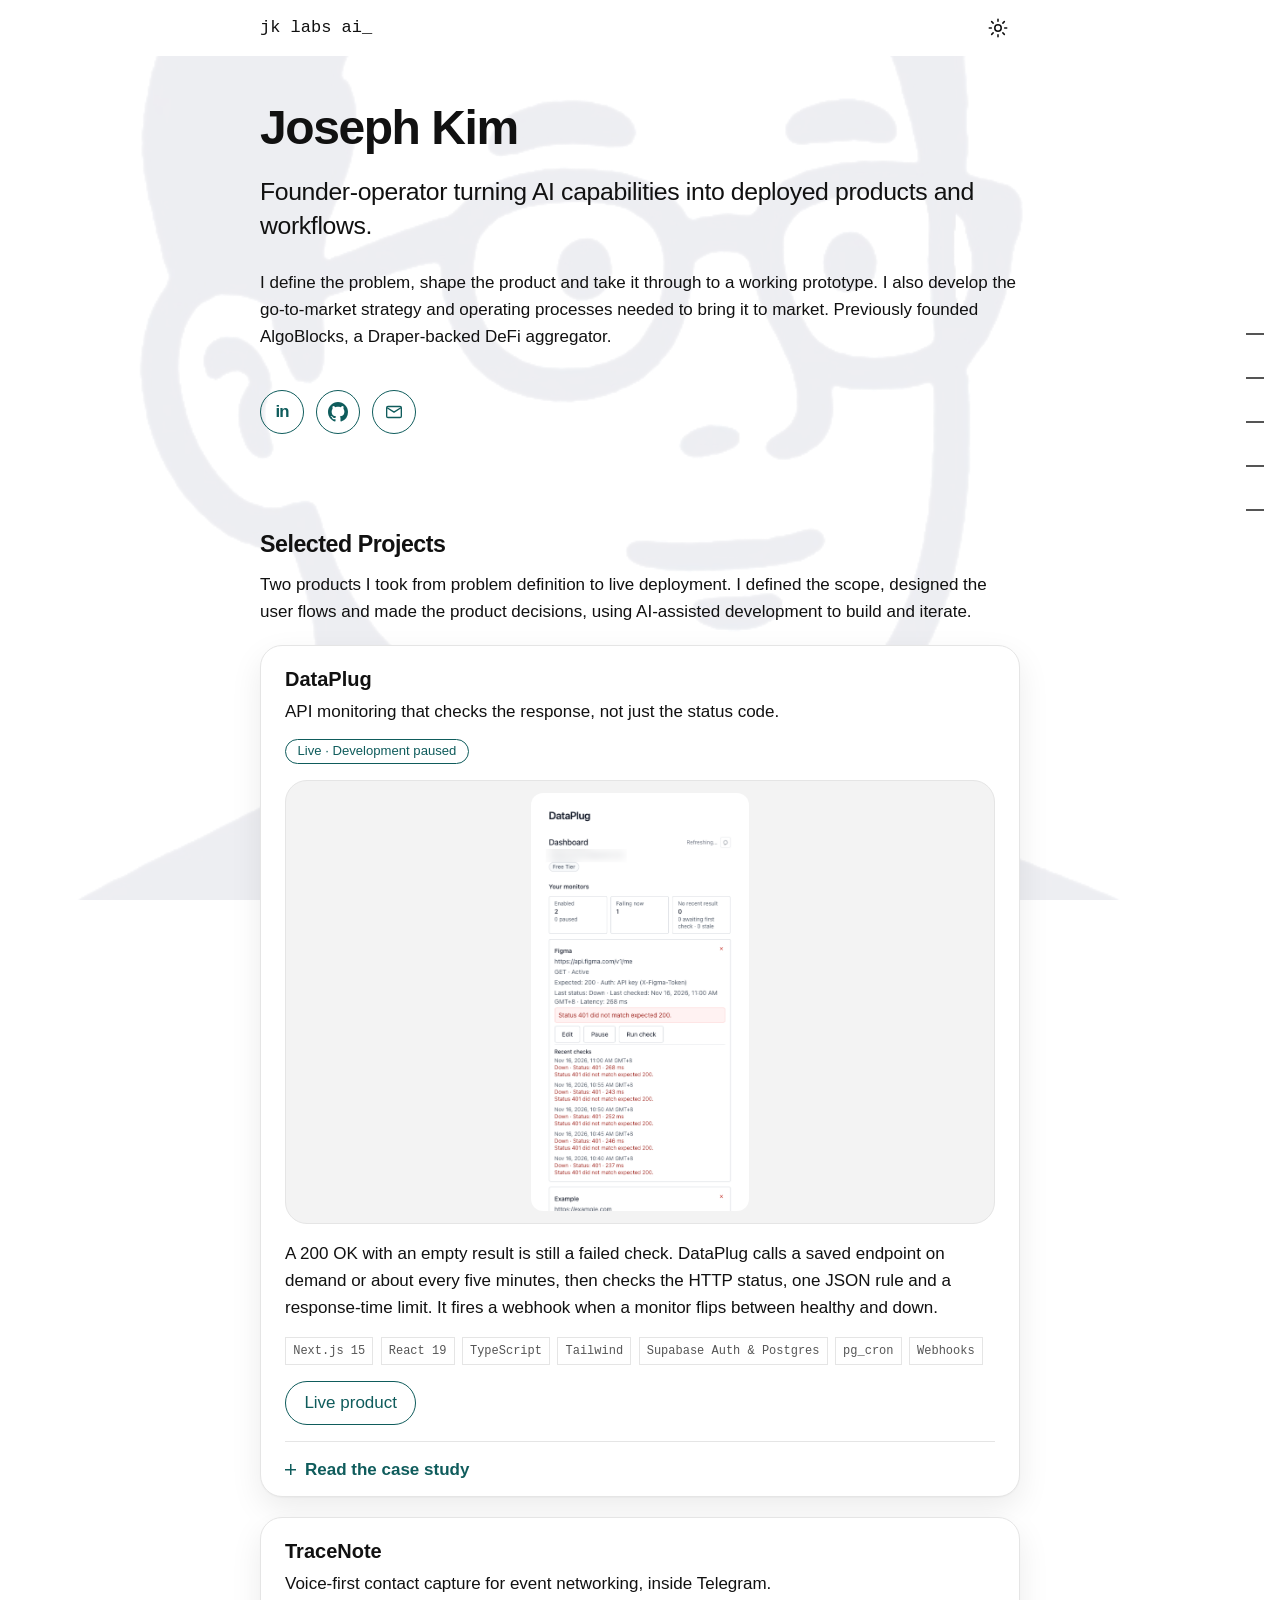
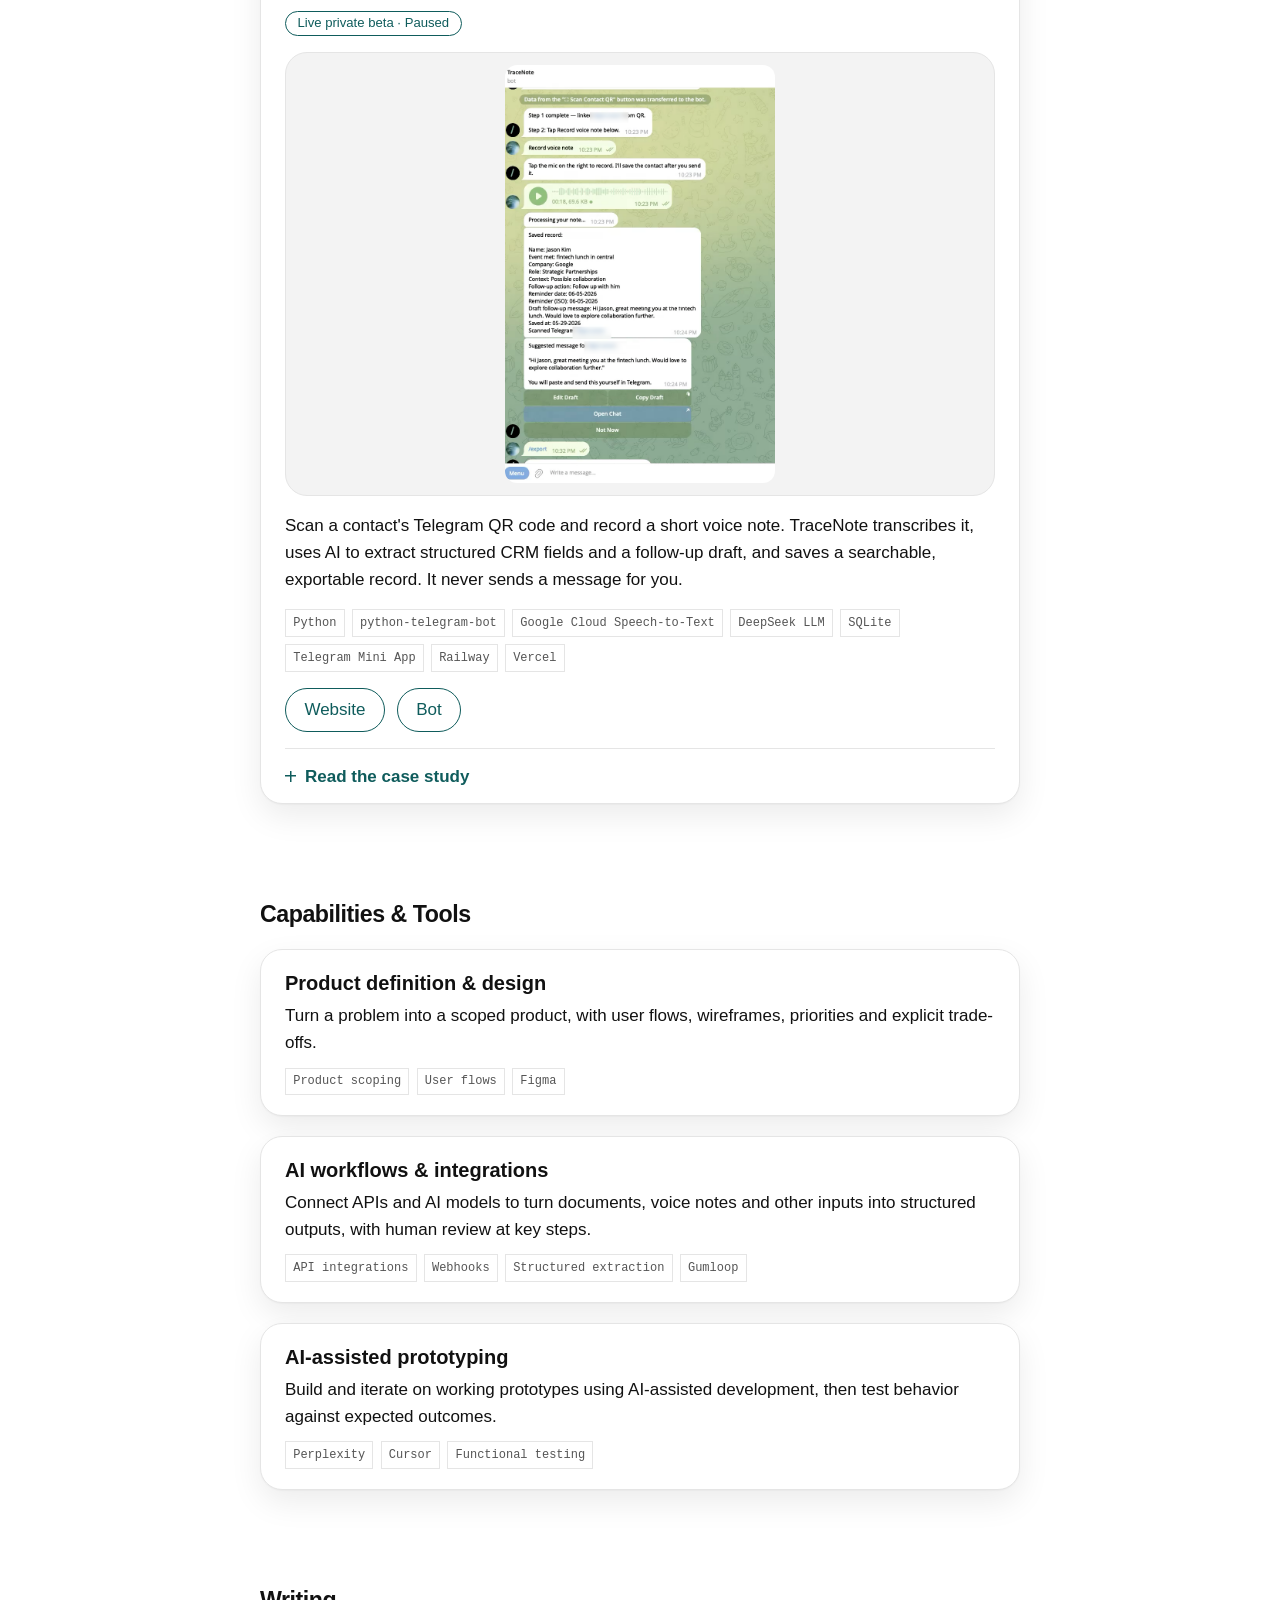
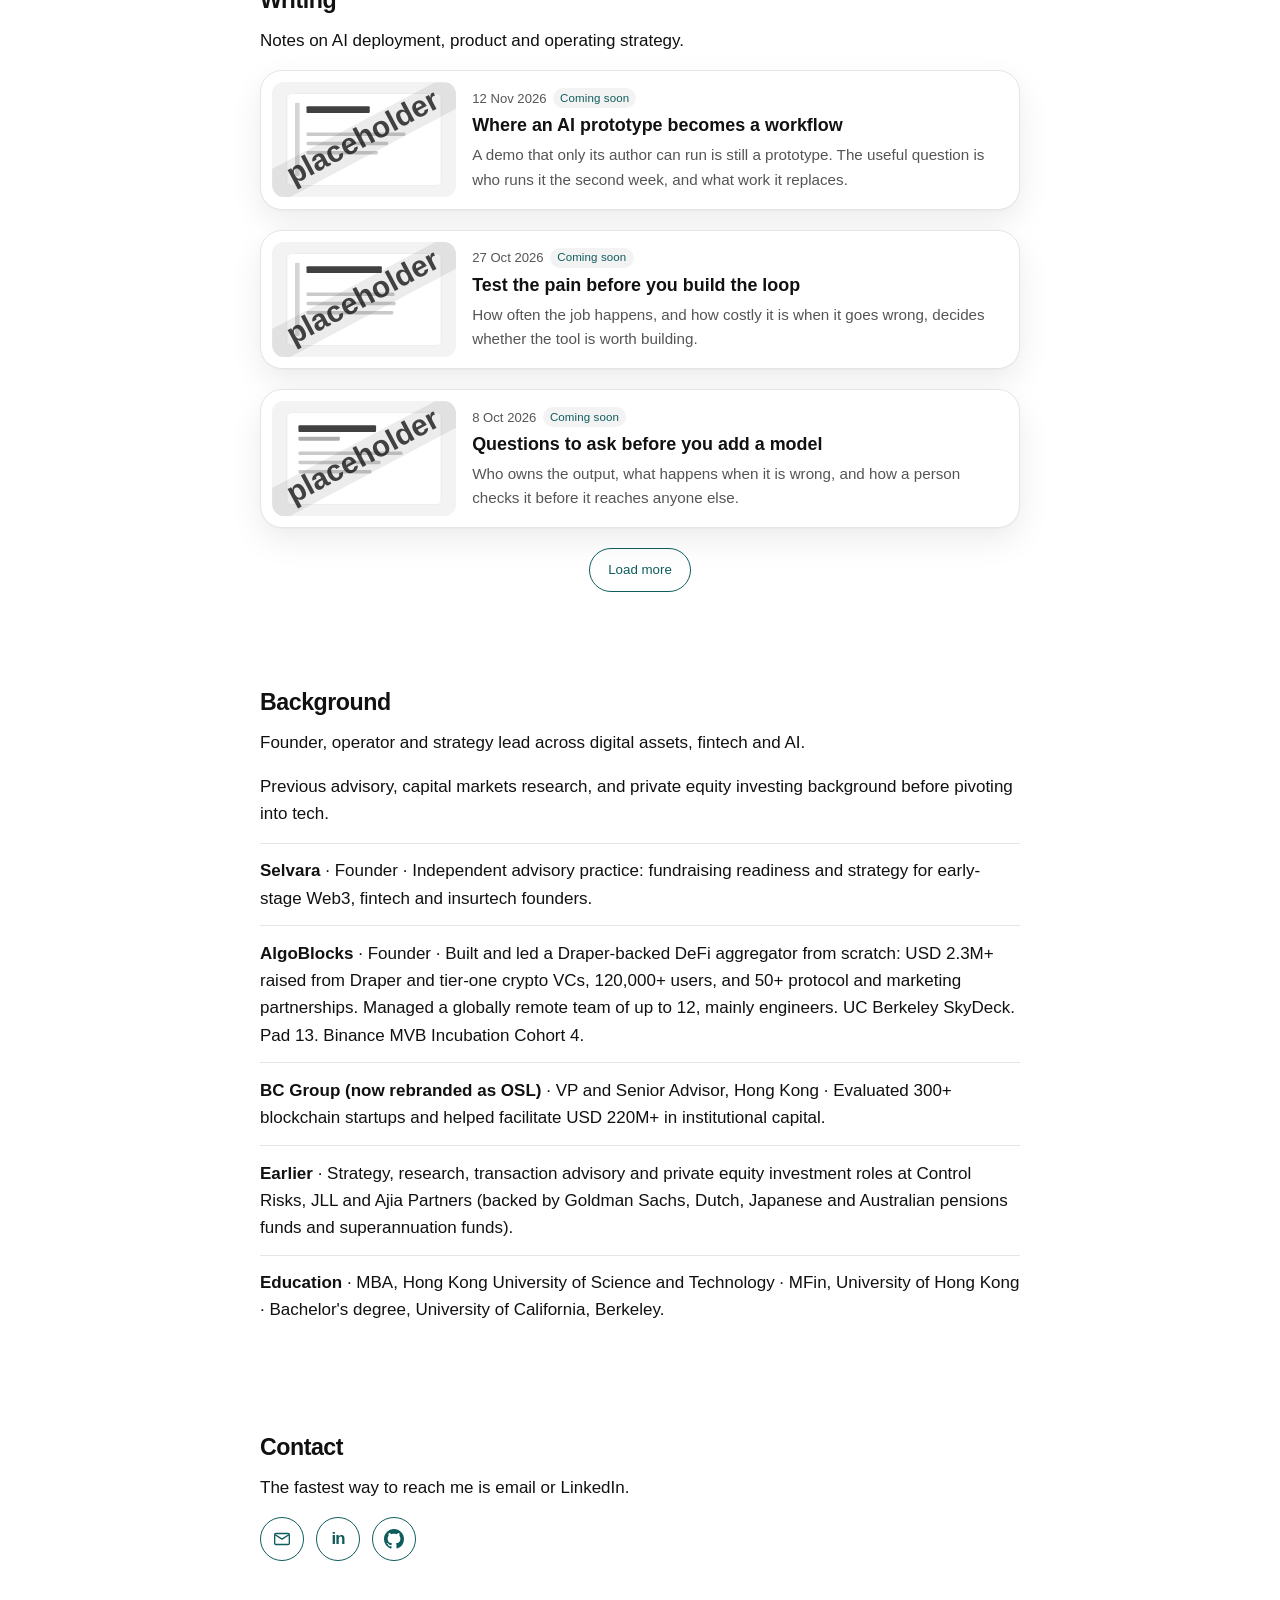
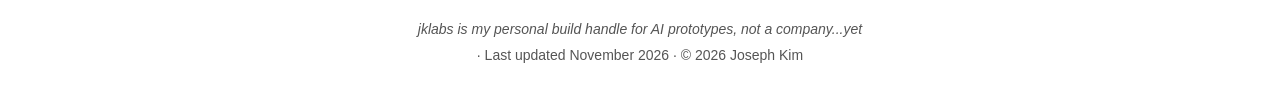
==== commit 52831bd5: "Save the terminal wordmark with a blinking cursor. Co-authored-by: Cursor <cursoragent@cursor.com>" ====
--- a/index.html
+++ b/index.html
@@ -64,7 +64,7 @@
   <header class="site-header">
     <div class="column">
       <div class="header-bar">
-        <a class="brand" href="#hero">JK Labs</a>
+        <a class="brand" href="#hero">jk labs ai<span class="brand-cursor" aria-hidden="true">_</span></a>
         <button type="button" class="theme-toggle" id="theme-toggle" aria-label="Switch to dark mode">
           <svg class="icon-sun" viewBox="0 0 24 24" width="22" height="22" aria-hidden="true">
             <circle cx="12" cy="12" r="3.5" fill="none" stroke="currentColor" stroke-width="1.7"></circle>
--- a/styles.css
+++ b/styles.css
@@ -348,11 +348,21 @@
 .brand {
   color: var(--text);
   text-decoration: none;
-  font-weight: 600;
-  letter-spacing: -0.03em;
+  font-family: Menlo, Consolas, "Courier New", Courier, monospace;
+  font-weight: 400;
+  letter-spacing: 0;
   min-height: 44px;
   display: inline-flex;
   align-items: center;
+}
+
+.brand-cursor {
+  animation: brand-blink 1.06s linear infinite;
+}
+
+@keyframes brand-blink {
+  0%, 49% { opacity: 1; }
+  50%, 100% { opacity: 0; }
 }
 
 .brand:visited {
@@ -834,6 +844,7 @@
   margin-top: 1.25rem;
 }
 
+/* When a note has a full article, the body scrolls inside this box. Keep Close outside that scroll. */
 .writing-dialog {
   width: min(32rem, calc(100vw - 2rem));
   max-height: calc(100vh - 2rem);
@@ -1092,6 +1103,11 @@
 @media (prefers-reduced-motion: reduce) {
   html {
     scroll-behavior: auto;
+  }
+
+  .brand-cursor {
+    animation: none !important;
+    opacity: 1;
   }
 
   *,
